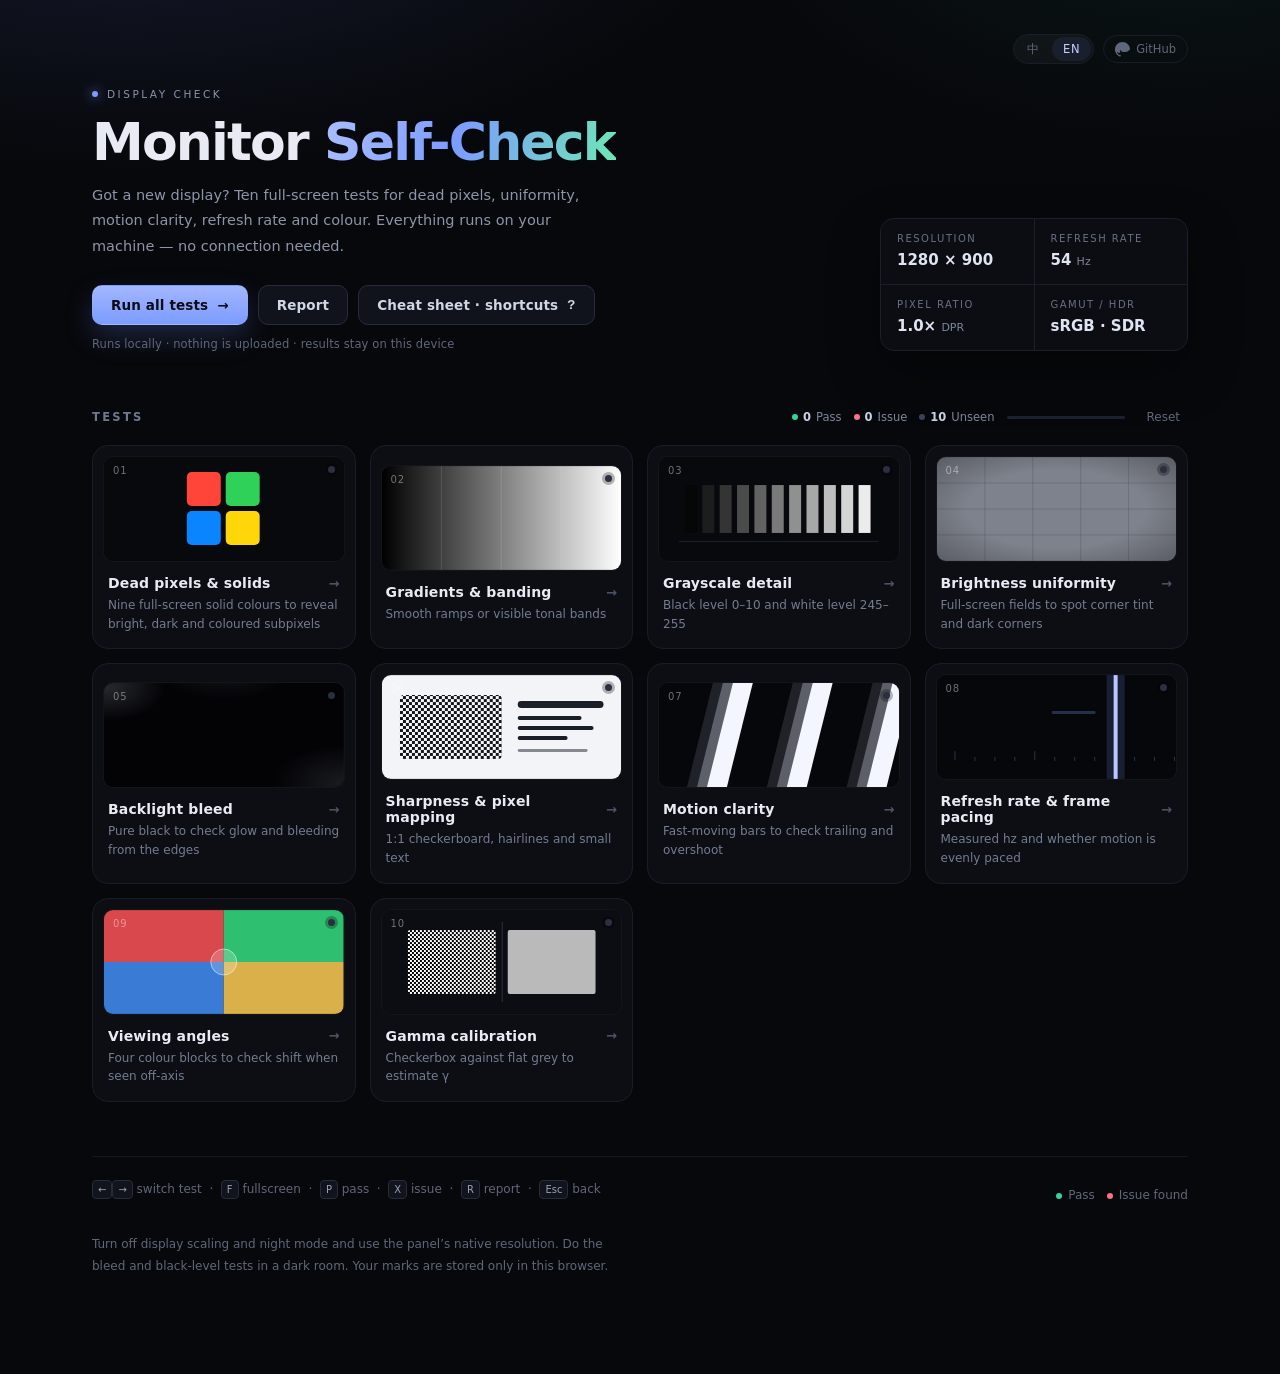
==== site/index.html @ 1e983629 "Initial release: 10-test display checker with zh-CN / en UI - Ten full-screen tests: dead pixels, ba" ====
<!doctype html>
<html lang="zh-CN">
<head>
<meta charset="utf-8">
<meta name="viewport" content="width=device-width, initial-scale=1">
<meta name="color-scheme" content="dark">
<meta name="theme-color" content="#07080b">
<link rel="icon" href="data:image/svg+xml,%3Csvg xmlns='http://www.w3.org/2000/svg' viewBox='0 0 32 32'%3E%3Crect width='32' height='32' rx='8' fill='%230a0c12'/%3E%3Crect x='7' y='7' width='8' height='8' rx='2' fill='%237c9cff'/%3E%3Crect x='17' y='7' width='8' height='8' rx='2' fill='%236ee7b7'/%3E%3Crect x='7' y='17' width='8' height='8' rx='2' fill='%23ffd60a'/%3E%3Crect x='17' y='17' width='8' height='8' rx='2' fill='%23ff453a'/%3E%3C/svg%3E">
<meta name="description" content="10 项全屏显示器检测：坏点、色阶、灰阶、均匀性、漏光、锐度、拖影、刷新率、可视角度与伽马。本地运行，无需联网。" data-i18n-attr="content:app.desc">
<meta property="og:title" content="显示器自检 · Display Check" data-i18n-attr="content:app.title">
<meta property="og:description" content="新显示器到手，用 10 项全屏测试确认坏点、拖影、刷新率与色彩表现。" data-i18n-attr="content:og.desc">
<meta property="og:type" content="website">
<meta property="og:site_name" content="显示器自检 · Display Check" data-i18n-attr="content:app.title">
<meta name="twitter:card" content="summary">
<meta name="twitter:title" content="显示器自检 · Display Check" data-i18n-attr="content:app.title">
<meta name="twitter:description" content="10 项全屏显示器检测，本地运行、无需联网、不上传任何数据。" data-i18n-attr="content:tw.desc">
<meta name="robots" content="index, follow, max-image-preview:large">
<meta name="referrer" content="no-referrer">
<title data-i18n="app.title">显示器自检 · Display Check</title>
<style>
:root {
  --bg: #07080b;
  --panel: #0c0e14;
  --line: #191d28;
  --text: #e8ebf3;
  --muted: #8d95aa;
  --faint: #5f677b;
  --accent: #7c9cff;
  --pass: #34d399;
  --fail: #fb7185;
}

* { box-sizing: border-box; }
html, body { margin: 0; padding: 0; }
html { background: var(--bg); }

body {
  min-height: 100vh;
  background:
    radial-gradient(1100px 560px at 10% -12%, rgba(110, 132, 255, .16), transparent 60%),
    radial-gradient(820px 460px at 92% -8%, rgba(58, 220, 178, .075), transparent 55%),
    var(--bg);
  color: var(--text);
  font-family: -apple-system, BlinkMacSystemFont, "SF Pro Display", "PingFang SC", "Hiragino Sans GB", "Microsoft YaHei", system-ui, sans-serif;
  -webkit-font-smoothing: antialiased;
  font-synthesis: none;
}

body.locked { overflow: hidden; }

button { font: inherit; }

.home {
  max-width: 1160px;
  margin: 0 auto;
  padding: 56px 32px 96px;
}

/* ---------- hero ---------- */

.hero {
  display: flex;
  align-items: flex-end;
  justify-content: space-between;
  gap: 48px;
  flex-wrap: wrap;
}

.eyebrow {
  display: flex;
  align-items: center;
  gap: 9px;
  font-size: 10.5px;
  letter-spacing: .24em;
  color: #8b94ab;
  text-transform: uppercase;
}

.eyebrow .pulse {
  width: 6px;
  height: 6px;
  border-radius: 50%;
  background: var(--accent);
  box-shadow: 0 0 12px rgba(124, 156, 255, .9);
  animation: pulse 2.4s ease-in-out infinite;
}

@keyframes pulse {
  0%, 100% { opacity: .55; transform: scale(.9); }
  50% { opacity: 1; transform: scale(1.1); }
}

h1 {
  margin: 16px 0 14px;
  font-size: clamp(36px, 4.4vw, 52px);
  line-height: 1.02;
  letter-spacing: -.035em;
  font-weight: 650;
}

h1 .accent {
  background: linear-gradient(100deg, #a9bdff, #7c9cff 45%, #6ee7b7);
  -webkit-background-clip: text;
  background-clip: text;
  color: transparent;
}

.lede {
  margin: 0;
  max-width: 520px;
  color: var(--muted);
  font-size: 14.5px;
  line-height: 1.75;
}

.readout {
  display: grid;
  grid-template-columns: 1fr 1fr;
  gap: 1px;
  min-width: 308px;
  background: #1a1f2c;
  border: 1px solid #1a1f2c;
  border-radius: 14px;
  overflow: hidden;
  box-shadow: 0 20px 50px rgba(0, 0, 0, .35);
}

.stat {
  background: #0b0d13;
  padding: 14px 16px 15px;
}

.stat .k {
  font-size: 10px;
  letter-spacing: .15em;
  color: #687086;
  text-transform: uppercase;
}

.stat .v {
  margin-top: 7px;
  font-size: 15px;
  font-weight: 560;
  color: #dfe4f2;
  font-variant-numeric: tabular-nums;
  white-space: nowrap;
}

.stat .v small {
  font-size: 11px;
  font-weight: 400;
  color: #7d869c;
}

/* ---------- section head / progress ---------- */

.section-head {
  display: flex;
  align-items: center;
  justify-content: space-between;
  gap: 20px;
  flex-wrap: wrap;
  margin: 54px 0 16px;
}

.section-head h2 {
  margin: 0;
  font-size: 11.5px;
  font-weight: 600;
  letter-spacing: .2em;
  color: #6f788e;
  text-transform: uppercase;
}

.progress-wrap {
  display: flex;
  align-items: center;
  gap: 13px;
}

.track {
  width: 118px;
  height: 3px;
  border-radius: 2px;
  background: #1b2030;
  overflow: hidden;
}

.track i {
  display: block;
  width: 0;
  height: 100%;
  background: linear-gradient(90deg, #7c9cff, #6ee7b7);
  transition: width .35s cubic-bezier(.2, .7, .2, 1);
}

.progress-label {
  font-size: 12px;
  color: #8d95aa;
  font-variant-numeric: tabular-nums;
}

.reset {
  padding: 5px 8px;
  border: 0;
  border-radius: 6px;
  background: none;
  color: #5f677b;
  font-size: 12px;
  cursor: pointer;
  transition: background .15s, color .15s;
}

.reset:hover { background: #141824; color: #c3cadb; }

/* ---------- cards ---------- */

.grid {
  display: grid;
  grid-template-columns: repeat(auto-fill, minmax(232px, 1fr));
  gap: 14px;
}

.card {
  position: relative;
  padding: 0;
  overflow: hidden;
  text-align: left;
  color: inherit;
  background: var(--panel);
  border: 1px solid var(--line);
  border-radius: 16px;
  cursor: pointer;
  transition: transform .22s ease, border-color .22s ease, background .22s ease, box-shadow .22s ease;
}

.card:hover {
  transform: translateY(-3px);
  background: #0f121a;
  border-color: #2b3145;
  box-shadow: 0 18px 40px rgba(0, 0, 0, .45);
}

.card:active { transform: translateY(-1px); }

.card:focus-visible {
  outline: 2px solid var(--accent);
  outline-offset: 2px;
}

.thumb {
  position: relative;
  height: 106px;
  margin: 10px 10px 0;
  overflow: hidden;
  border: 1px solid rgba(255, 255, 255, .045);
  border-radius: 10px;
  background: #080a0f;
}

.thumb svg { display: block; width: 100%; height: 100%; }

.thumb .idx {
  position: absolute;
  top: 8px;
  left: 9px;
  z-index: 2;
  font-size: 10px;
  letter-spacing: .08em;
  color: rgba(255, 255, 255, .42);
  font-variant-numeric: tabular-nums;
}

.thumb .st {
  position: absolute;
  top: 9px;
  right: 9px;
  z-index: 2;
  width: 7px;
  height: 7px;
  border-radius: 50%;
  background: #2a3042;
  box-shadow: 0 0 0 3px rgba(0, 0, 0, .28);
  transition: background .2s, box-shadow .2s;
}

.thumb .st.pass { background: var(--pass); box-shadow: 0 0 0 3px rgba(0, 0, 0, .28), 0 0 10px rgba(52, 211, 153, .85); }
.thumb .st.fail { background: var(--fail); box-shadow: 0 0 0 3px rgba(0, 0, 0, .28), 0 0 10px rgba(251, 113, 133, .85); }

.card-body { padding: 13px 15px 15px; }

.card-title {
  display: flex;
  align-items: center;
  justify-content: space-between;
  gap: 8px;
  font-size: 14px;
  font-weight: 600;
  letter-spacing: .01em;
}

.card-title .arrow {
  font-size: 13px;
  color: #4d5569;
  transition: transform .2s, color .2s;
}

.card:hover .card-title .arrow { transform: translateX(3px); color: var(--accent); }

.card-desc {
  margin-top: 5px;
  font-size: 12px;
  line-height: 1.55;
  color: #737c91;
}

/* ---------- footer ---------- */

.foot {
  display: flex;
  justify-content: space-between;
  gap: 28px;
  flex-wrap: wrap;
  margin-top: 54px;
  padding-top: 22px;
  border-top: 1px solid #141824;
  color: var(--faint);
  font-size: 12px;
  line-height: 1.8;
}

.foot kbd {
  display: inline-block;
  padding: 1px 5px;
  border: 1px solid #262c3c;
  border-radius: 4px;
  background: #11141c;
  color: #98a1b6;
  font-family: inherit;
  font-size: 10px;
  line-height: 1.5;
}

.tip { max-width: 540px; }

.marked-note {
  display: flex;
  align-items: center;
  gap: 6px;
  margin-top: 6px;
}

.legend {
  width: 6px;
  height: 6px;
  border-radius: 50%;
  margin-left: 6px;
}

.legend.pass { background: var(--pass); }
.legend.fail { background: var(--fail); }

/* ---------- stage shell + HUD ---------- */

.stage {
  position: fixed;
  inset: 0;
  z-index: 100;
  display: none;
  overflow: hidden;
  background: #000;
}

.stage.on { display: block; }

.stage:focus,
.stage:focus-visible { outline: none; }

.stage .test-layer {
  -webkit-user-select: none;
  user-select: none;
}

.test-layer {
  position: absolute;
  inset: 0;
  overflow: hidden;
}

.hud {
  position: fixed;
  left: max(14px, env(safe-area-inset-left));
  right: max(14px, env(safe-area-inset-right));
  z-index: 30;
  display: flex;
  gap: 10px;
  opacity: 1;
  transition: opacity .32s ease, transform .32s ease;
}

.hud-top { top: max(14px, env(safe-area-inset-top)); }
.hud-bottom { bottom: max(14px, env(safe-area-inset-bottom)); justify-content: center; }

.hud-top {
  align-items: flex-start;
  justify-content: space-between;
  flex-wrap: wrap;
}

.stage.idle .hud {
  opacity: 0;
  transform: translateY(-2px);
  pointer-events: none;
}

.stage.idle .hud-bottom { transform: translateY(4px); }

.stage.idle { cursor: none; }

.bar {
  display: flex;
  align-items: center;
  gap: 11px;
  padding: 8px 11px;
  border: 1px solid rgba(255, 255, 255, .09);
  border-radius: 11px;
  background: rgba(10, 12, 18, .74);
  -webkit-backdrop-filter: blur(16px) saturate(140%);
  backdrop-filter: blur(16px) saturate(140%);
  box-shadow: 0 12px 34px rgba(0, 0, 0, .45);
  color: #e7eaf2;
}

.title-bar { max-width: calc(100vw - 130px); }

.idx-chip {
  display: inline-flex;
  align-items: center;
  height: 20px;
  padding: 0 7px;
  border-radius: 6px;
  background: rgba(124, 156, 255, .15);
  color: #a9bdff;
  font-size: 10.5px;
  letter-spacing: .08em;
  font-variant-numeric: tabular-nums;
}

.hud-title {
  font-size: 13px;
  font-weight: 600;
  letter-spacing: .02em;
  white-space: nowrap;
}

.hud-sub {
  font-size: 11.5px;
  color: #8d95aa;
  font-variant-numeric: tabular-nums;
  white-space: nowrap;
  overflow: hidden;
  text-overflow: ellipsis;
}

.icon-bar { padding: 6px; gap: 4px; }

.icon-btn {
  display: grid;
  place-items: center;
  width: 32px;
  height: 32px;
  padding: 0;
  border: 0;
  border-radius: 8px;
  background: transparent;
  color: #aeb6c9;
  cursor: pointer;
  transition: background .15s, color .15s;
}

.icon-btn:hover { background: rgba(255, 255, 255, .1); color: #fff; }

.bottom-bar {
  max-width: min(1080px, calc(100vw - 28px));
  flex-wrap: wrap;
  justify-content: center;
  row-gap: 9px;
  padding: 9px 13px;
}

.mark-btn, .next-btn, .ctl-btn, .icon-btn, .hud-select {
  min-height: 32px;
}

.memo-btn {
  width: 30px;
  height: 30px;
  border: 1px solid rgba(255, 255, 255, .1);
  border-radius: 8px;
  background: rgba(255, 255, 255, .045);
  color: #b9c1d3;
}

.memo-btn:hover { color: #fff; }
.memo-btn.on { border-color: rgba(124, 156, 255, .5); background: rgba(124, 156, 255, .16); color: #c7d3ff; }

.card-title .nm {
  margin-left: 5px;
  color: #7c9cff;
  font-size: 11px;
}

.hint {
  font-size: 12px;
  line-height: 1.5;
  color: #aab2c5;
}

.hint kbd, .mark-btn kbd {
  display: inline-block;
  padding: 0 4px;
  border: 1px solid rgba(255, 255, 255, .16);
  border-radius: 3px;
  background: rgba(255, 255, 255, .06);
  font-family: inherit;
  font-size: 9.5px;
  line-height: 1.5;
  color: #d4dae8;
  vertical-align: 1px;
}

.controls {
  display: flex;
  align-items: center;
  gap: 12px;
  flex-wrap: wrap;
}

.controls:empty { display: none; }

.bar-actions {
  display: flex;
  align-items: center;
  gap: 6px;
  margin-left: 4px;
}

.mark-btn {
  padding: 6px 10px;
  border: 1px solid rgba(255, 255, 255, .1);
  border-radius: 8px;
  background: rgba(255, 255, 255, .045);
  color: #b9c1d3;
  font-size: 11.5px;
  cursor: pointer;
  transition: background .15s, border-color .15s, color .15s;
}

.mark-btn:hover { background: rgba(255, 255, 255, .1); color: #fff; }
.mark-btn.pass.on { background: rgba(52, 211, 153, .16); border-color: rgba(52, 211, 153, .45); color: #7ff0c4; }
.mark-btn.fail.on { background: rgba(251, 113, 133, .16); border-color: rgba(251, 113, 133, .45); color: #fda4af; }

.toast {
  position: fixed;
  top: 19%;
  left: 50%;
  z-index: 200;
  padding: 10px 18px;
  border: 1px solid rgba(255, 255, 255, .12);
  border-radius: 999px;
  background: rgba(16, 19, 28, .92);
  -webkit-backdrop-filter: blur(12px);
  backdrop-filter: blur(12px);
  color: #e9edf6;
  font-size: 13px;
  white-space: nowrap;
  pointer-events: none;
  opacity: 0;
  transform: translate(-50%, -8px);
  transition: opacity .22s ease, transform .22s ease;
}

.toast.show { opacity: 1; transform: translate(-50%, 0); }

/* ---------- shared test bits ---------- */

.fill-canvas {
  position: absolute;
  inset: 0;
  display: block;
  width: 100%;
  height: 100%;
}

.ctl {
  display: flex;
  align-items: center;
  gap: 9px;
  font-size: 11.5px;
  color: #b9c1d4;
  white-space: nowrap;
}

input[type="range"] {
  -webkit-appearance: none;
  appearance: none;
  width: 148px;
  height: 3px;
  margin: 0;
  border-radius: 2px;
  background: #2a3040;
  outline: none;
}

input[type="range"]::-webkit-slider-thumb {
  -webkit-appearance: none;
  width: 13px;
  height: 13px;
  border: 0;
  border-radius: 50%;
  background: #dbe3ff;
  box-shadow: 0 0 0 4px rgba(124, 156, 255, .16);
  cursor: pointer;
}

input[type="range"]::-moz-range-thumb {
  width: 13px;
  height: 13px;
  border: 0;
  border-radius: 50%;
  background: #dbe3ff;
  cursor: pointer;
}

.ctl b {
  min-width: 34px;
  color: #eef1f8;
  font-weight: 600;
  text-align: right;
  font-variant-numeric: tabular-nums;
}

.ctl-btn {
  padding: 5px 9px;
  border: 1px solid rgba(255, 255, 255, .1);
  border-radius: 7px;
  background: rgba(255, 255, 255, .05);
  color: #b9c1d4;
  font-size: 11px;
  cursor: pointer;
}

.ctl-btn:hover { background: rgba(255, 255, 255, .1); }
.ctl-btn.on { border-color: rgba(124, 156, 255, .5); background: rgba(124, 156, 255, .16); color: #c7d3ff; }

.gamma-note {
  padding: 3px 8px;
  border-radius: 6px;
  background: rgba(255, 255, 255, .05);
  color: #8d95aa;
  font-size: 11px;
  font-variant-numeric: tabular-nums;
  white-space: nowrap;
}

.gamma-note.ok { background: rgba(52, 211, 153, .1); color: #6ee7b7; }
.gamma-note.bad { background: rgba(251, 113, 133, .1); color: #fda4af; }

/* ---------- grayscale ---------- */

.gray-wrap {
  position: absolute;
  inset: 0;
  display: flex;
  flex-direction: column;
  align-items: center;
  justify-content: center;
  gap: 52px;
  padding: 40px;
  background: #000;
}

.gray-sec { width: min(1000px, 92vw); }

.gray-sec h3 {
  margin: 0 0 15px;
  color: #4e5567;
  font-size: 10px;
  font-weight: 600;
  letter-spacing: .22em;
  text-transform: uppercase;
}

.swatches {
  display: grid;
  grid-template-columns: repeat(11, 1fr);
  gap: 7px;
}

.swatch { display: flex; flex-direction: column; gap: 9px; }

.swatch i {
  display: block;
  aspect-ratio: 1;
  border-radius: 2px;
}

.swatch span {
  color: #525a6d;
  font-size: 10px;
  text-align: center;
  font-variant-numeric: tabular-nums;
}

.gray-note {
  margin: -14px 0 0;
  color: #4a5164;
  font-size: 11.5px;
  letter-spacing: .02em;
}

/* ---------- uniformity ---------- */

.uni-wrap {
  position: absolute;
  inset: 0;
  cursor: default;
}

.grid-overlay {
  position: absolute;
  inset: 0;
  display: none;
  pointer-events: none;
  background-image:
    linear-gradient(to right, var(--gc, rgba(0, 0, 0, .22)) 1px, transparent 1px),
    linear-gradient(to bottom, var(--gc, rgba(0, 0, 0, .22)) 1px, transparent 1px);
  background-size: 10% 20%;
}

.uni-wrap.show-grid .grid-overlay { display: block; }

/* ---------- sharpness ---------- */

.sharp-wrap {
  position: absolute;
  inset: 0;
  display: flex;
  flex-direction: column;
  gap: 26px;
  padding: 42px clamp(24px, 4vw, 64px) 120px;
  overflow: auto;
  background: #f5f6f8;
  color: #101318;
  transition: background .2s, color .2s;
}

.sharp-wrap.night { background: #05060a; color: #e7ebf5; }

@media (min-height: 820px) {
  .sharp-wrap { justify-content: center; }
}

.sharp-grid {
  display: grid;
  grid-template-columns: repeat(4, 1fr);
  gap: 16px;
}

.sharp-cell {
  padding: 11px;
  border: 1px solid rgba(0, 0, 0, .09);
  border-radius: 9px;
  background: rgba(255, 255, 255, .5);
}

.sharp-wrap.night .sharp-cell {
  border-color: rgba(255, 255, 255, .1);
  background: rgba(255, 255, 255, .03);
}

.sharp-cell .preview {
  position: relative;
  height: 156px;
  overflow: hidden;
  border-radius: 4px;
  background: #fff;
}

.sharp-wrap.night .sharp-cell .preview { background: #000; }

.sharp-cell canvas { display: block; width: 100%; height: 100%; }

.lines { width: 100%; height: 100%; color: #000; }
.sharp-wrap.night .lines { color: #fff; }

.lines.v { background-image: repeating-linear-gradient(90deg, currentColor 0 1px, transparent 1px 3px); }
.lines.h { background-image: repeating-linear-gradient(0deg, currentColor 0 1px, transparent 1px 3px); }

.sharp-cell .cap {
  display: flex;
  justify-content: space-between;
  gap: 8px;
  margin-top: 9px;
  color: #7c8698;
  font-size: 10.5px;
  letter-spacing: .02em;
}

.text-grid {
  display: grid;
  grid-template-columns: 1.15fr 1fr 1fr;
  gap: 28px;
  padding-top: 18px;
  border-top: 1px solid rgba(0, 0, 0, .09);
}

.sharp-wrap.night .text-grid { border-top-color: rgba(255, 255, 255, .1); }

.text-col h4 {
  margin: 0 0 11px;
  color: #7a8496;
  font-size: 10px;
  font-weight: 600;
  letter-spacing: .2em;
  text-transform: uppercase;
}

.text-col p {
  margin: 0 0 10px;
  overflow: hidden;
  text-overflow: ellipsis;
  white-space: nowrap;
  line-height: 1.35;
}

.text-col .fine { color: #6b7484; }
.sharp-wrap.night .text-col .fine { color: #98a2b6; }

.sharp-foot {
  display: flex;
  justify-content: space-between;
  gap: 16px;
  flex-wrap: wrap;
  color: #8a93a4;
  font-size: 11px;
}

/* ---------- viewing ---------- */

.view-wrap {
  position: absolute;
  inset: 0;
  display: grid;
  grid-template-columns: 1fr 1fr;
  grid-template-rows: 1fr 1fr;
}

.view-cell { position: relative; }

.view-dot {
  position: absolute;
  top: 50%;
  left: 50%;
  width: 9px;
  height: 9px;
  margin: -4.5px 0 0 -4.5px;
  border-radius: 50%;
  background: rgba(255, 255, 255, .82);
  box-shadow: 0 0 0 1px rgba(0, 0, 0, .35);
}

/* ---------- gamma ---------- */

.gamma-wrap { position: absolute; inset: 0; display: flex; }
.gamma-half { position: relative; flex: 1; }
.gamma-half canvas { position: absolute; inset: 0; display: block; width: 100%; height: 100%; }

/* ---------- narrow screens ---------- */

@media (max-width: 760px) {
  .home { padding: 36px 18px 72px; }
  .hero { gap: 28px; }
  .readout { width: 100%; min-width: 0; }
  .grid { grid-template-columns: repeat(auto-fill, minmax(200px, 1fr)); }
  .sharp-grid { grid-template-columns: repeat(2, 1fr); }
  .text-grid { grid-template-columns: 1fr; gap: 18px; }
  .sharp-wrap { padding: 28px 18px 150px; }
  .hint { display: none; }
  .bottom-bar { justify-content: center; }
}

/* ================= UX additions ================= */

.sr-only {
  position: absolute;
  width: 1px;
  height: 1px;
  margin: -1px;
  padding: 0;
  overflow: hidden;
  clip: rect(0 0 0 0);
  white-space: nowrap;
  border: 0;
}

[hidden] { display: none !important; }

/* ---------- buttons / home CTA ---------- */

.hero-actions {
  display: flex;
  align-items: center;
  gap: 10px;
  flex-wrap: wrap;
  margin-top: 26px;
}

.btn {
  display: inline-flex;
  align-items: center;
  justify-content: center;
  gap: 9px;
  padding: 11px 18px;
  border: 1px solid transparent;
  border-radius: 10px;
  font-size: 13.5px;
  font-weight: 600;
  letter-spacing: .01em;
  cursor: pointer;
  transition: transform .18s ease, background .18s ease, border-color .18s ease, box-shadow .18s ease;
}

.btn:focus-visible { outline: 2px solid var(--accent); outline-offset: 2px; }

.btn.primary {
  color: #0a0d16;
  background: linear-gradient(180deg, #a3b6ff, #7c9cff);
  box-shadow: 0 12px 28px rgba(110, 140, 255, .22);
}

.btn.primary:hover {
  transform: translateY(-1px);
  background: linear-gradient(180deg, #b4c4ff, #8aa7ff);
  box-shadow: 0 16px 34px rgba(110, 140, 255, .3);
}

.btn.ghost {
  color: #cfd6e6;
  background: #10131c;
  border-color: #262c3c;
}

.btn.ghost:hover { background: #151926; border-color: #343c52; }

.btn.quiet { color: #7d869c; background: transparent; border-color: transparent; }
.btn.quiet:hover { color: #c3cadb; background: #12151e; }

.btn .btn-arrow { transition: transform .18s ease; }
.btn:hover .btn-arrow { transform: translateX(3px); }

.btn-badge {
  display: inline-grid;
  place-items: center;
  min-width: 18px;
  height: 18px;
  padding: 0 5px;
  border-radius: 999px;
  background: rgba(124, 156, 255, .18);
  color: #b8c8ff;
  font-size: 10.5px;
  font-variant-numeric: tabular-nums;
}

.hero-note {
  margin: 12px 0 0;
  color: #5f677b;
  font-size: 11.5px;
  letter-spacing: .01em;
}

/* ---------- summary counts ---------- */

.progress-wrap { flex-wrap: wrap; }

.counts {
  display: flex;
  align-items: center;
  gap: 12px;
}

.count {
  display: inline-flex;
  align-items: center;
  gap: 5px;
  color: #7d869c;
  font-size: 11.5px;
  font-variant-numeric: tabular-nums;
}

.count b { color: #c9d1e2; font-weight: 600; }
.count i { width: 6px; height: 6px; border-radius: 50%; background: #3a4257; }
.count.pass i { background: var(--pass); }
.count.fail i { background: var(--fail); }

/* ---------- card status ---------- */

.thumb .st.pass,
.thumb .st.fail {
  width: auto;
  height: auto;
  padding: 2px 7px;
  border-radius: 999px;
  color: #06120d;
  font-size: 9.5px;
  font-weight: 600;
  line-height: 1.45;
  letter-spacing: .02em;
}

.thumb .st.pass { background: rgba(52, 211, 153, .92); box-shadow: 0 0 0 3px rgba(0, 0, 0, .28); }
.thumb .st.fail { background: rgba(251, 113, 133, .94); color: #1c0509; box-shadow: 0 0 0 3px rgba(0, 0, 0, .28); }

.card.is-pass { border-color: rgba(52, 211, 153, .22); }
.card.is-fail { border-color: rgba(251, 113, 133, .28); }
.card.is-pass:hover { border-color: rgba(52, 211, 153, .45); }
.card.is-fail:hover { border-color: rgba(251, 113, 133, .5); }

/* ---------- HUD refinements ---------- */

.idx-chip { gap: 3px; }
.idx-chip b { color: #a9bdff; font-weight: 600; }
.idx-chip i { color: #6d7a9c; font-size: 9.5px; font-style: normal; letter-spacing: .02em; }

.hint { font-size: 12.5px; }

.next-btn {
  display: inline-flex;
  align-items: center;
  gap: 7px;
  padding: 6px 11px;
  border: 1px solid rgba(124, 156, 255, .35);
  border-radius: 8px;
  background: rgba(124, 156, 255, .13);
  color: #c7d3ff;
  font-size: 11.5px;
  font-weight: 500;
  cursor: pointer;
  transition: background .15s, border-color .15s;
}

.next-btn:hover { background: rgba(124, 156, 255, .22); border-color: rgba(124, 156, 255, .6); }

.icon-btn.on { background: rgba(124, 156, 255, .16); color: #c7d3ff; }

/* ---------- in-test controls ---------- */

.ctl-group { display: flex; align-items: center; gap: 10px; flex-wrap: wrap; }

.hud-select {
  padding: 5px 9px;
  border: 1px solid rgba(255, 255, 255, .13);
  border-radius: 7px;
  background: #151a26;
  color: #dfe4f2;
  font-size: 11.5px;
  color-scheme: dark;
  cursor: pointer;
}

.hud-select:focus { outline: 2px solid rgba(124, 156, 255, .6); outline-offset: 1px; }

.color-row { display: flex; align-items: center; gap: 5px; }

.color-chip {
  width: 19px;
  height: 19px;
  padding: 0;
  border: 2px solid rgba(255, 255, 255, .16);
  border-radius: 5px;
  cursor: pointer;
  transition: transform .12s, border-color .12s, box-shadow .12s;
}

.color-chip:hover { transform: scale(1.12); }
.color-chip.on { border-color: #fff; box-shadow: 0 0 0 2px rgba(124, 156, 255, .55); }

/* ---------- report ---------- */

.report {
  position: fixed;
  inset: 0;
  z-index: 150;
  display: none;
  overflow: auto;
  background:
    radial-gradient(900px 500px at 15% -8%, rgba(110, 132, 255, .13), transparent 60%),
    radial-gradient(760px 420px at 90% 0%, rgba(58, 220, 178, .06), transparent 55%),
    #08090c;
}

.report.on { display: block; }

.report-inner {
  max-width: 920px;
  margin: 0 auto;
  padding: 58px 30px 84px;
  animation: reportIn .38s cubic-bezier(.2, .7, .2, 1);
}

@keyframes reportIn {
  from { opacity: 0; transform: translateY(12px); }
  to { opacity: 1; transform: translateY(0); }
}

.report-head {
  display: flex;
  align-items: flex-start;
  justify-content: space-between;
  gap: 20px;
}

.report-head h2 {
  margin: 14px 0 6px;
  font-size: clamp(30px, 4vw, 38px);
  letter-spacing: -.03em;
  line-height: 1.05;
}

.report-date { margin: 0; color: #7d869c; font-size: 12.5px; font-variant-numeric: tabular-nums; }

.report-close {
  flex: 0 0 auto;
  width: 36px;
  height: 36px;
  border: 1px solid #242a3a;
  background: #10131c;
}

.verdict {
  display: flex;
  align-items: center;
  gap: 16px;
  margin: 30px 0 16px;
  padding: 21px 23px;
  border: 1px solid #1d2230;
  border-radius: 16px;
  background: linear-gradient(155deg, #0f121a, #0b0d13 70%);
}

.verdict.ok { border-color: rgba(52, 211, 153, .3); background: linear-gradient(155deg, rgba(52, 211, 153, .09), #0b0d13 62%); }
.verdict.bad { border-color: rgba(251, 113, 133, .32); background: linear-gradient(155deg, rgba(251, 113, 133, .09), #0b0d13 62%); }
.verdict.warn { border-color: rgba(250, 204, 21, .24); background: linear-gradient(155deg, rgba(250, 204, 21, .055), #0b0d13 62%); }

.verdict-icon {
  display: grid;
  place-items: center;
  flex: 0 0 48px;
  width: 48px;
  height: 48px;
  border-radius: 50%;
  font-size: 21px;
  font-weight: 700;
}

.verdict.ok .verdict-icon { background: rgba(52, 211, 153, .15); color: #6ee7b7; }
.verdict.bad .verdict-icon { background: rgba(251, 113, 133, .15); color: #fda4af; }
.verdict.warn .verdict-icon { background: rgba(250, 204, 21, .13); color: #fde68a; }

.verdict-copy { display: flex; flex-direction: column; gap: 5px; }
.verdict-copy strong { font-size: 18px; letter-spacing: .005em; }
.verdict-copy span { color: #8d95aa; font-size: 12.5px; line-height: 1.6; }

.report-stats {
  display: grid;
  grid-template-columns: repeat(3, 1fr);
  gap: 9px;
  margin-bottom: 26px;
}

.report-stat {
  padding: 13px 16px;
  border: 1px solid #1b202c;
  border-radius: 11px;
  background: #0c0e14;
}

.report-stat b {
  display: block;
  font-size: 22px;
  font-weight: 650;
  line-height: 1.1;
  font-variant-numeric: tabular-nums;
}

.report-stat span { color: #7d869c; font-size: 11px; }
.report-stat.pass b { color: #6ee7b7; }
.report-stat.fail b { color: #fda4af; }
.report-stat.rest b { color: #7d869c; }

.report-grid {
  display: grid;
  grid-template-columns: 1fr 1fr;
  gap: 9px;
}

.report-item {
  display: flex;
  align-items: center;
  gap: 12px;
  padding: 13px 15px;
  border: 1px solid #1b202c;
  border-radius: 10px;
  background: #0c0e14;
  color: inherit;
  font: inherit;
  text-align: left;
  cursor: pointer;
  transition: border-color .16s, background .16s, transform .16s;
}

.report-item:hover { border-color: #2e3549; background: #10131b; transform: translateY(-1px); }
.report-item.pass { border-color: rgba(52, 211, 153, .16); }
.report-item.fail { border-color: rgba(251, 113, 133, .2); }

.report-item { flex-wrap: wrap; row-gap: 6px; }

.report-item .note {
  flex: 1 1 100%;
  padding: 6px 9px;
  border-radius: 7px;
  background: rgba(124, 156, 255, .08);
  color: #a7b1c9;
  font-size: 11.5px;
  line-height: 1.5;
  text-align: left;
}

.report-item .idx {
  width: 20px;
  color: #5c6579;
  font-size: 10px;
  font-variant-numeric: tabular-nums;
}

.report-item .name { flex: 1; font-size: 13px; }

.report-item .state {
  padding: 2px 8px;
  border-radius: 999px;
  background: #171b26;
  color: #7d869c;
  font-size: 10.5px;
}

.report-item.pass .state { background: rgba(52, 211, 153, .12); color: #6ee7b7; }
.report-item.fail .state { background: rgba(251, 113, 133, .12); color: #fda4af; }

.report-meta {
  margin: 22px 0 0;
  padding-top: 18px;
  border-top: 1px solid #171b25;
  color: #687086;
  font-size: 11.5px;
  line-height: 1.9;
  font-variant-numeric: tabular-nums;
}

.report-actions {
  display: flex;
  align-items: center;
  gap: 9px;
  flex-wrap: wrap;
  margin-top: 22px;
}

.report-actions .btn { padding: 9px 15px; font-size: 12.5px; }

.report-foot { margin: 22px 0 0; color: #4f576a; font-size: 11px; }

/* ---------- responsive additions ---------- */

@media (max-width: 760px) {
  .hero-actions { margin-top: 20px; }
  .counts { gap: 9px; }
  .report-inner { padding: 34px 18px 150px; }
  .report-grid { grid-template-columns: 1fr; }
  .report-stats { gap: 7px; }
  .report-actions .btn { flex: 1 1 auto; }
}

@media (prefers-reduced-motion: reduce) {
  *, *::before, *::after {
    animation-duration: .01ms !important;
    animation-iteration-count: 1 !important;
    transition-duration: .01ms !important;
  }
}

/* ---------- tips overlay ---------- */

.tips {
  position: fixed;
  inset: 0;
  z-index: 220;
  display: none;
  padding: max(18px, env(safe-area-inset-top)) 16px max(18px, env(safe-area-inset-bottom));
  overflow: auto;
  background: rgba(4, 5, 8, .72);
  -webkit-backdrop-filter: blur(8px);
  backdrop-filter: blur(8px);
}

.tips.on { display: grid; place-items: center; }

.tips-card {
  width: min(760px, 100%);
  max-height: 100%;
  overflow: auto;
  padding: 26px 28px 30px;
  border: 1px solid #232a3b;
  border-radius: 18px;
  background: linear-gradient(160deg, #10131c, #0a0c12 70%);
  box-shadow: 0 30px 80px rgba(0, 0, 0, .6);
  animation: reportIn .3s cubic-bezier(.2, .7, .2, 1);
}

.tips-head {
  display: flex;
  align-items: center;
  justify-content: space-between;
  gap: 16px;
}

.tips-head h2 {
  margin: 0;
  font-size: 19px;
  letter-spacing: -.01em;
}

.tips-body h3 {
  margin: 24px 0 10px;
  color: #6f788e;
  font-size: 10.5px;
  font-weight: 600;
  letter-spacing: .2em;
  text-transform: uppercase;
}

.tips-list {
  display: grid;
  gap: 7px;
  margin: 0;
  padding: 0;
  list-style: none;
}

.tips-list li {
  display: grid;
  grid-template-columns: 62px 1fr;
  gap: 12px;
  padding: 9px 12px;
  border: 1px solid #1a1f2c;
  border-radius: 9px;
  background: #0c0e14;
  font-size: 12.5px;
  line-height: 1.65;
}

.tips-list b { color: #c7d3ff; font-weight: 600; }
.tips-list span { color: #8d95aa; }
.tips-advice li { grid-template-columns: 62px 1fr; }

.keys-full { 
  display: flex;
  align-items: center;
  flex-wrap: wrap;
  gap: 4px 3px;
  color: #7d869c;
  font-size: 12px;
  line-height: 2;
}

.keys-full kbd {
  display: inline-block;
  padding: 1px 5px;
  border: 1px solid #262c3c;
  border-radius: 4px;
  background: #11141c;
  color: #98a1b6;
  font-size: 10px;
}

.keys-touch {
  flex: 1 1 100%;
  margin-top: 8px;
  color: #5f677b;
  font-size: 11.5px;
}

.tips-body kbd { font-family: inherit; }

@media (max-width: 760px) {
  .tips-card { padding: 20px 16px 24px; }
  .tips-list li { grid-template-columns: 1fr; gap: 3px; }
  .topbar { margin: -6px 0 18px; }
  .star-bar { gap: 10px; padding: 11px 12px; }
  .report-head > .lang-mini { margin-left: 0; }
}

/* ---------- 语言切换与 Star 入口 ---------- */

.topbar {
  display: flex;
  align-items: center;
  justify-content: flex-end;
  gap: 9px;
  flex-wrap: wrap;
  margin: -22px 0 24px;
}

.seg {
  display: inline-flex;
  gap: 2px;
  padding: 2px;
  border: 1px solid var(--line);
  border-radius: 999px;
  background: rgba(255, 255, 255, .03);
}

.seg-btn {
  min-height: 24px;
  padding: 3px 11px;
  border: 0;
  border-radius: 999px;
  background: transparent;
  color: var(--faint);
  font-size: 11.5px;
  letter-spacing: .05em;
  cursor: pointer;
  transition: background .16s, color .16s;
}

.seg-btn:hover { color: var(--text); }
.seg-btn[aria-pressed="true"] { background: #1a1f2e; color: #c7d3ff; }
.seg-btn:focus-visible { outline: 2px solid var(--accent); outline-offset: 2px; }

.star-link {
  display: inline-flex;
  align-items: center;
  gap: 6px;
  min-height: 28px;
  padding: 3px 11px;
  border: 1px solid var(--line);
  border-radius: 999px;
  color: var(--faint);
  font-size: 11.5px;
  text-decoration: none;
  transition: border-color .16s, color .16s;
}

.star-link:hover { color: #c3cadb; border-color: #343c52; }
.star-link:focus-visible { outline: 2px solid var(--accent); outline-offset: 2px; }

.icon-btn.lang-mini {
  width: auto;
  min-width: 32px;
  padding: 0 9px;
  font-size: 11px;
  letter-spacing: .05em;
}

.report-head > .lang-mini { margin-left: auto; }

.star-bar {
  display: flex;
  align-items: flex-start;
  gap: 12px;
  margin: 22px 0 0;
  padding: 12px 14px;
  border: 1px solid rgba(124, 156, 255, .2);
  border-radius: 12px;
  background: rgba(124, 156, 255, .06);
}

.star-bar > svg { flex: none; margin-top: 2px; color: #ffd60a; }

.star-bar-copy { display: grid; gap: 3px; font-size: 11.5px; color: #8d95aa; }
.star-bar-copy strong { color: #cdd6ea; font-size: 12.5px; font-weight: 600; }

.star-bar-link {
  justify-self: start;
  margin-top: 3px;
  padding: 3px 10px;
  border: 1px solid rgba(124, 156, 255, .3);
  border-radius: 999px;
  color: #9fb4ff;
  font-size: 11.5px;
  text-decoration: none;
}

.star-bar-link:hover { background: rgba(124, 156, 255, .14); color: #c7d3ff; }
.star-bar-link:focus-visible { outline: 2px solid var(--accent); outline-offset: 2px; }
.star-bar-close { flex: none; margin-left: auto; }

.report-promo { margin: 14px 0 0; font-size: 11px; color: #4f576a; }
.report-promo a { color: #6b7897; text-decoration: none; border-bottom: 1px solid #262c3c; }
.report-promo a:hover { color: #c3cadb; }

/* ---------- print ---------- */

@media print {
  @page { margin: 18mm; }
  html, body { background: #fff !important; color: #111 !important; }
  body.locked { overflow: visible !important; }
  .home, .stage, .toast, .tips, .report-close, .report-actions, .report-foot { display: none !important; }
  .star-bar { display: none !important; }
  .report {
    position: static !important;
    display: block !important;
    overflow: visible !important;
    background: #fff !important;
    color: #111 !important;
    print-color-adjust: exact;
    -webkit-print-color-adjust: exact;
  }
  .report-inner { max-width: none; padding: 0; animation: none; }
  .report-head h2, .verdict-copy strong, .report-item .name { color: #111; }
  .eyebrow, .report-date, .verdict-copy span, .report-meta { color: #444 !important; }
  .verdict, .report-stat, .report-item { background: #fff !important; border-color: #ddd !important; }
  .report-stat b, .report-item.pass .state, .report-item.fail .state { forced-color-adjust: none; }
  .report-stats { margin-bottom: 18px; }
  .report-meta { border-top-color: #ddd; }
  .report-grid { grid-template-columns: 1fr 1fr; }
  .report-item { break-inside: avoid; }
  .report-item .note { background: #f4f5f8 !important; color: #333 !important; }
  .report-item .state { background: #eee !important; color: #555 !important; }
  .report-item.pass .state { background: #e3f7ee !important; color: #147a5b !important; }
  .report-item.fail .state { background: #fde8eb !important; color: #a02536 !important; }
  .report-promo { color: #666 !important; }
  .report-promo a { color: #444 !important; border-bottom-color: #bbb; }
}

</style>
</head>
<body>

<main class="home" id="home">
  <div class="topbar">
    <div class="seg" id="langSeg" role="group" aria-label="界面语言"></div>
    <a class="star-link" id="starLink" href="#" target="_blank" rel="noopener noreferrer">
      <svg viewBox="0 0 16 16" width="15" height="15" fill="currentColor" aria-hidden="true"><path d="M8 0C3.58 0 0 3.58 0 8c0 3.54 2.29 6.53 5.47 7.59.4.07.55-.17.55-.38 0-.19-.01-.82-.01-1.49-2.01.37-2.53-.49-2.69-.94-.09-.23-.48-.94-.82-1.13-.46-.25-.78-.6-.01-.62.72-.01 1.23.66 1.4.94.94-.85 1.46-.6 1.53-.46.05-.19.11-.6.11-1.19 0-.66-.23-1.13-.6-1.39-.2-.05-.42-.1.6-.19.38 0 .76.05 1.05.28 0 .19.01.45.01.63 0 .22.15.46.55.38A8.01 8.01 0 0016 8c0-4.42-3.58-8-8-8z"/></svg>
      <span data-i18n="star.link">GitHub</span>
    </a>
  </div>

  <header class="hero">
    <div class="hero-copy">
      <div class="eyebrow"><span class="pulse"></span><span data-i18n="hero.eyebrow">DISPLAY CHECK</span></div>
      <h1 data-i18n-html="hero.title">显示器<span class="accent">自检</span></h1>
      <p class="lede" data-i18n="hero.lede">新显示器到手，用 10 项全屏测试确认坏点、均匀性、拖影、刷新率与色彩。全程本地运行，无需联网。</p>
      <div class="hero-actions">
        <button type="button" class="btn primary" id="startBtn">
          <span id="startLabel">开始完整检测</span>
          <span class="btn-arrow" aria-hidden="true">→</span>
        </button>
        <button type="button" class="btn ghost" id="reportBtn">
          <span data-i18n="btn.report">检测报告</span>
          <span class="btn-badge" id="reportBadge" hidden>0</span>
        </button>
        <button type="button" class="btn ghost" id="tipsBtn">
          <span data-i18n="btn.tips">小抄 · 快捷键</span>
          <kbd>?</kbd>
        </button>
      </div>
      <p class="hero-note" data-i18n="hero.note">本地运行 · 不上传任何数据 · 结果只保存在本机</p>
    </div>

    <aside class="readout" aria-label="屏幕信息" data-i18n-attr="aria-label:aria.readout">
      <div class="stat"><div class="k" data-i18n="stat.res">分辨率</div><div class="v" id="statRes">—</div></div>
      <div class="stat"><div class="k" data-i18n="stat.hz">刷新率</div><div class="v" id="statHz">测量中…</div></div>
      <div class="stat"><div class="k" data-i18n="stat.dpr">像素比</div><div class="v" id="statDpr">—</div></div>
      <div class="stat"><div class="k" data-i18n="stat.gamut">色域 / HDR</div><div class="v" id="statGamut">—</div></div>
    </aside>
  </header>

  <div class="section-head">
    <h2 data-i18n="sec.title">检测项目</h2>
    <div class="progress-wrap">
      <div class="progress-label sr-only" id="progressLabel">0 / 10</div>
      <div class="counts" aria-live="polite">
        <span class="count pass"><i></i><b id="countPass">0</b> <span data-i18n="label.pass">正常</span></span>
        <span class="count fail"><i></i><b id="countFail">0</b> <span data-i18n="label.fail">异常</span></span>
        <span class="count rest"><i></i><b id="countRest">10</b> <span data-i18n="label.rest">未测</span></span>
      </div>
      <div class="track"><i id="progressBar"></i></div>
      <button class="reset" id="resetBtn" type="button" data-i18n="btn.reset">重置</button>
    </div>
  </div>

  <section class="grid" id="grid" aria-label="测试列表" data-i18n-attr="aria-label:aria.grid"></section>

  <footer class="foot">
    <div class="keys" data-i18n-html="foot.keys"><kbd>←</kbd><kbd>→</kbd> 切换测试 &nbsp;·&nbsp; <kbd>F</kbd> 全屏 &nbsp;·&nbsp; <kbd>P</kbd> 正常 &nbsp;·&nbsp; <kbd>X</kbd> 异常 &nbsp;·&nbsp; <kbd>R</kbd> 报告 &nbsp;·&nbsp; <kbd>Esc</kbd> 返回</div>
    <div class="marked-note"><span class="legend pass"></span><span data-i18n="label.pass">正常</span><span class="legend fail"></span><span data-i18n="label.failMarked">有异常</span></div>
    <div class="tip" data-i18n="foot.tip">建议关闭系统缩放与夜间模式，使用原生分辨率；漏光与黑阶测试请在暗室进行。标记结果仅保存在本机浏览器。</div>
  </footer>
</main>

<div class="stage" id="stage" aria-hidden="true">
  <div class="test-layer" id="layer"></div>

  <div class="hud hud-top">
    <div class="bar title-bar">
      <span class="idx-chip"><b id="hudIdx">01</b><i data-i18n="hud.total">/ 10</i></span>
      <span class="hud-title" id="hudTitle" data-i18n="hud.testFallback">测试</span>
      <span class="hud-sub" id="hudSub"></span>
    </div>
    <div class="bar icon-bar">
      <button type="button" class="icon-btn" id="btnPrev" title="上一项 (←)" aria-label="上一项" data-i18n-attr="title:hud.prevKey,aria-label:hud.prev">
        <svg viewBox="0 0 24 24" width="15" height="15" fill="none" stroke="currentColor" stroke-width="1.7" stroke-linecap="round" stroke-linejoin="round"><path d="M15 5l-7 7 7 7"/></svg>
      </button>
      <button type="button" class="icon-btn" id="btnNextIcon" title="下一项 (→)" aria-label="下一项" data-i18n-attr="aria-label:hud.next">
        <svg viewBox="0 0 24 24" width="15" height="15" fill="none" stroke="currentColor" stroke-width="1.7" stroke-linecap="round" stroke-linejoin="round"><path d="M9 5l7 7-7 7"/></svg>
      </button>
      <button type="button" class="icon-btn" id="btnReport" title="检测报告" aria-label="检测报告" data-i18n-attr="title:btn.report,aria-label:btn.report">
        <svg viewBox="0 0 24 24" width="15" height="15" fill="none" stroke="currentColor" stroke-width="1.7" stroke-linecap="round" stroke-linejoin="round"><path d="M7 3h7l3 3v15H7z"/><path d="M14 3v4h4"/><path d="M10 13.5l2 2 3.5-3.5"/></svg>
      </button>
      <button type="button" class="icon-btn lang-mini" id="hudLang" aria-label="切换语言" data-i18n-attr="aria-label:lang.next"></button>
      <button type="button" class="icon-btn" id="btnFs" title="全屏 (F)" aria-label="全屏" data-i18n-attr="title:hud.fsKey,aria-label:hud.fs">
        <svg viewBox="0 0 24 24" width="15" height="15" fill="none" stroke="currentColor" stroke-width="1.7" stroke-linecap="round"><path d="M4 9V4h5M20 15v5h-5M20 9V4h-5M4 15v5h5"/></svg>
      </button>
      <button type="button" class="icon-btn" id="btnClose" title="返回 (Esc)" aria-label="返回" data-i18n-attr="title:hud.closeKey,aria-label:hud.close">
        <svg viewBox="0 0 24 24" width="15" height="15" fill="none" stroke="currentColor" stroke-width="1.7" stroke-linecap="round"><path d="M6 6l12 12M18 6L6 18"/></svg>
      </button>
    </div>
  </div>

  <div class="hud hud-bottom">
    <div class="bar bottom-bar">
      <div class="hint" id="hudHint"></div>
      <div class="controls" id="hudControls"></div>
      <div class="bar-actions">
        <button type="button" class="mark-btn pass" id="btnPass"><span data-i18n="hud.markPass">✓ 正常</span> <kbd>P</kbd></button>
        <button type="button" class="mark-btn fail" id="btnFail"><span data-i18n="hud.markFail">✕ 异常</span> <kbd>X</kbd></button>
        <button type="button" class="icon-btn memo-btn" id="btnMemo" title="添加备注 (M)" aria-label="添加备注" data-i18n-attr="aria-label:hud.memo">
          <svg viewBox="0 0 24 24" width="14" height="14" fill="none" stroke="currentColor" stroke-width="1.7" stroke-linecap="round" stroke-linejoin="round"><path d="M4 20l1-4L16.5 4.5a2.1 2.1 0 013 3L8 19z"/><path d="M13.5 6.5l3 3"/></svg>
        </button>
        <button type="button" class="next-btn" id="btnNext" data-i18n-html="btn.nextArrow">下一项 <span aria-hidden="true">→</span></button>
      </div>
    </div>
  </div>
</div>

<section class="report" id="report" aria-hidden="true">
  <div class="report-inner">
    <header class="report-head">
      <div>
        <div class="eyebrow"><span class="pulse"></span><span data-i18n="report.eyebrow">DISPLAY CHECK REPORT</span></div>
        <h2 data-i18n="report.title">检测报告</h2>
        <p class="report-date" id="reportDate"></p>
      </div>
      <button type="button" class="icon-btn lang-mini" id="reportLang" aria-label="切换语言" data-i18n-attr="aria-label:lang.next"></button>
      <button type="button" class="icon-btn report-close" id="reportClose" title="关闭" aria-label="关闭报告" data-i18n-attr="title:btn.close,aria-label:btn.closeReport">
        <svg viewBox="0 0 24 24" width="17" height="17" fill="none" stroke="currentColor" stroke-width="1.7" stroke-linecap="round"><path d="M6 6l12 12M18 6L6 18"/></svg>
      </button>
    </header>

    <aside class="star-bar" id="starBar" hidden>
      <svg viewBox="0 0 16 16" width="18" height="18" fill="currentColor" aria-hidden="true"><path d="M8 .25a.75.75 0 01.68.42l1.63 3.6 3.87.5c.75.1.85.95.12 1.3l-2.86 2.7.72 3.85c.13.7-.6 1.23-1.24.85L8 15.1l-3.46 2.03c-.63.37-1.37-.15-1.24-.85l.72-3.85-2.86-2.7c-.73-.36-.63-1.2.12-1.3l3.87-.5L6.32.67A.75.75 0 018 .25z"/></svg>
      <div class="star-bar-copy">
        <strong data-i18n="star.report">觉得有用？欢迎在 GitHub 给个项目 Star</strong>
        <span data-i18n="star.reportSub">开源、完全本地运行、无统计；Star 只影响这个项目，不会收集你的任何信息。</span>
        <a class="star-bar-link" id="starBarLink" href="#" target="_blank" rel="noopener noreferrer" data-i18n="star.link">GitHub</a>
      </div>
      <button type="button" class="icon-btn star-bar-close" id="starBarClose" aria-label="关闭提示" data-i18n-attr="aria-label:star.close">
        <svg viewBox="0 0 24 24" width="15" height="15" fill="none" stroke="currentColor" stroke-width="1.7" stroke-linecap="round"><path d="M6 6l12 12M18 6L6 18"/></svg>
      </button>
    </aside>

    <div class="verdict" id="reportVerdict">
      <div class="verdict-icon" id="verdictIcon">✓</div>
      <div class="verdict-copy">
        <strong id="verdictTitle">还差 10 项未测</strong>
        <span id="verdictSub">完成检测后会在这里生成结论。</span>
      </div>
    </div>

    <div class="report-stats">
      <div class="report-stat pass"><b id="reportPass">0</b><span data-i18n="label.pass">正常</span></div>
      <div class="report-stat fail"><b id="reportFail">0</b><span data-i18n="label.fail">异常</span></div>
      <div class="report-stat rest"><b id="reportRest">10</b><span data-i18n="label.rest">未测</span></div>
    </div>

    <div class="report-grid" id="reportGrid"></div>

    <div class="report-meta" id="reportMeta"></div>

    <div class="report-actions">
      <button type="button" class="btn primary" id="reportContinue" data-i18n-html="btn.startArrow">开始完整检测 <span aria-hidden="true">→</span></button>
      <button type="button" class="btn ghost" id="reportCopy" data-i18n="btn.copy">复制文字摘要</button>
      <button type="button" class="btn ghost" id="reportPrint" data-i18n="btn.print">打印 / 保存 PDF</button>
      <button type="button" class="btn ghost" id="backupBtn" data-i18n="btn.backup">备份进度</button>
      <button type="button" class="btn ghost" id="restoreBtn" data-i18n="btn.restore">恢复进度</button>
      <input type="file" id="restoreInput" accept="application/json,.json" hidden>
      <button type="button" class="btn ghost" id="reportReset" data-i18n="btn.retest">重新检测</button>
      <button type="button" class="btn quiet" id="reportHome" data-i18n="btn.home">返回首页</button>
    </div>

    <p class="report-promo" id="reportPromo"></p>
    <p class="report-foot" data-i18n="report.foot">结果基于人工目视观察，仅作为选购与退换参考，不代表实验室级测量。</p>
  </div>
</section>

<div class="toast" id="toast" role="status" aria-live="polite"></div>

<section class="tips" id="tips" aria-hidden="true">
  <div class="tips-card" role="dialog" aria-modal="true" aria-label="判定小抄与快捷键" data-i18n-attr="aria-label:tips.aria">
    <header class="tips-head">
      <h2 data-i18n="tips.title">判定小抄 · 快捷键</h2>
      <button type="button" class="icon-btn" id="tipsClose" title="关闭 (Esc)" aria-label="关闭" data-i18n-attr="title:btn.closeEsc,aria-label:btn.close">
        <svg viewBox="0 0 24 24" width="16" height="16" fill="none" stroke="currentColor" stroke-width="1.7" stroke-linecap="round"><path d="M6 6l12 12M18 6L6 18"/></svg>
      </button>
    </header>
    <div class="tips-body">
      <h3 data-i18n="tips.howTitle">怎么判断结果</h3>
      <ul class="tips-list">
        <li><b data-i18n="tips.short.pixels">坏点</b><span data-i18n="tips.pixels">纯色下出现常亮白点、彩点或不亮的黑点即为坏点 / 亮点。</span></li>
        <li><b data-i18n="tips.short.banding">色阶</b><span data-i18n="tips.banding">渐变出现明显竖条纹说明色深或伽马处理不佳；开抖动后仍断层才可疑。</span></li>
        <li><b data-i18n="tips.short.grayscale">灰阶</b><span data-i18n="tips.grayscale">黑阶能分辨到 2–3 级、白阶 245–255 有层次即可。</span></li>
        <li><b data-i18n="tips.short.uniformity">均匀性</b><span data-i18n="tips.uniformity">四角与中心不应有明显暗角或偏色；轻微差异属正常。</span></li>
        <li><b data-i18n="tips.short.bleed">漏光</b><span data-i18n="tips.bleed">IPS 轻微角落漏光正常，大面积光晕或泛白可考虑退换。</span></li>
        <li><b data-i18n="tips.short.sharpness">锐度</b><span data-i18n="tips.sharpness">1:1 棋盘格不应出现摩尔纹；文字不应发虚或出现明显彩边。</span></li>
        <li><b data-i18n="tips.short.response">拖影</b><span data-i18n="tips.response">运动条纹边缘不应有长拖尾、白边或黑边（过冲）。</span></li>
        <li><b data-i18n="tips.short.refresh">刷新</b><span data-i18n="tips.refresh">实测 Hz 应接近标称值，竖条移动应匀速无跳格。</span></li>
        <li><b data-i18n="tips.short.viewing">视角</b><span data-i18n="tips.viewing">侧视时颜色不应明显泛白、偏色或丢失细节。</span></li>
        <li><b data-i18n="tips.short.gamma">伽马</b><span data-i18n="tips.gamma">滑块在 186 附近两侧亮度一致，说明 γ 接近 2.2。</span></li>
      </ul>
      <h3 data-i18n="tips.adviceTitle">测试建议</h3>
      <ul class="tips-list tips-advice">
        <li><b data-i18n="tips.short.env">环境</b><span data-i18n="tips.env">使用原生分辨率、系统缩放 100%；关闭夜间模式 / 护眼 / HDR 与厂商色彩增强。</span></li>
        <li><b data-i18n="tips.short.dark">暗室</b><span data-i18n="tips.dark">坏点、漏光、灰阶建议在暗室进行，并让屏幕预热 20–30 分钟。</span></li>
        <li><b data-i18n="tips.short.full">全屏</b><span data-i18n="tips.full">响应与刷新测试尽量在独立全屏窗口中进行，后台标签页会限制动画。</span></li>
      </ul>
      <h3 data-i18n="tips.keysTitle">快捷键</h3>
      <div class="keys keys-full" data-i18n-html="tips.keys"></div>
      <div class="keys-touch" data-i18n="tips.touch">触屏：左右滑动切换测试 · 双击屏幕标记「正常」</div>
    </div>
  </div>
</section>

<script>
(() => {
  'use strict';

  const $ = (sel, root = document) => root.querySelector(sel);
  const el = (tag, cls) => {
    const node = document.createElement(tag);
    if (cls) node.className = cls;
    return node;
  };

  const stage = $('#stage');
  const layer = $('#layer');
  const home = $('#home');
  const hudIdx = $('#hudIdx');
  const hudTitle = $('#hudTitle');
  const hudSub = $('#hudSub');
  const hudHint = $('#hudHint');
  const hudControls = $('#hudControls');
  const toastEl = $('#toast');
  const btnPass = $('#btnPass');
  const btnFail = $('#btnFail');
  const btnFs = $('#btnFs');
  const grid = $('#grid');
  const progressLabel = $('#progressLabel');
  const progressBar = $('#progressBar');
  const startBtn = $('#startBtn');
  const startLabel = $('#startLabel');
  const reportBtn = $('#reportBtn');
  const reportBadge = $('#reportBadge');
  const countPass = $('#countPass');
  const countFail = $('#countFail');
  const countRest = $('#countRest');
  const btnPrev = $('#btnPrev');
  const btnNextIcon = $('#btnNextIcon');
  const btnReport = $('#btnReport');
  const btnNext = $('#btnNext');

  const reportEl = $('#report');
  const reportDate = $('#reportDate');
  const reportVerdict = $('#reportVerdict');
  const verdictIcon = $('#verdictIcon');
  const verdictTitle = $('#verdictTitle');
  const verdictSub = $('#verdictSub');
  const reportPass = $('#reportPass');
  const reportFail = $('#reportFail');
  const reportRest = $('#reportRest');
  const reportGrid = $('#reportGrid');
  const reportMeta = $('#reportMeta');
  const reportContinue = $('#reportContinue');
  const tipsEl = $('#tips');
  const btnMemo = $('#btnMemo');
  const langSeg = $('#langSeg');
  const hudLang = $('#hudLang');
  const reportLang = $('#reportLang');
  const starLink = $('#starLink');
  const starBar = $('#starBar');
  const starBarLink = $('#starBarLink');
  const starBarClose = $('#starBarClose');
  const reportPromo = $('#reportPromo');
  const resetBtnEl = $('#resetBtn');
  const reportResetEl = $('#reportReset');

  const STORE_KEY = 'displaycheck.progress.v1';
  const LANG_KEY = 'displaycheck.lang.v1';
  const STAR_KEY = 'displaycheck.starHinted.v1';
  const TOTAL = 10;
  let lastHz = 0;

  /* ---------------- 仓库地址：部署前只需改这三行 ---------------- */
  // 把你的 GitHub 路径填到 REPO 里（形如 用户名/仓库名，不要加 https://），
  // 首页 Star 入口、报告说明条、文字摘要、备份 JSON、打印页脚会自动跟随。
  // 保持占位符 YOUR_GITHUB_USERNAME 不动时，Star 入口与推广文案会自动隐藏，
  // 不会出现指向不存在页面的链接。
  const REPO = 'Hugeeeeeeee/display-check';
  const GITHUB_URL = `https://github.com/${REPO}`;
  const REPO_READY = REPO.indexOf('YOUR_GITHUB_USERNAME') < 0;

  /* ---------------- 文案字典 ---------------- */
  /* 新增语言：复制一份字典并在 STRINGS 里登记即可，渲染逻辑不需修改。
     带 *-html 后缀语义的值包含 <kbd>/<span> 等标记，只用于 innerHTML 场景。 */
  const ZH = {
    'app.title': '显示器自检 · Display Check',
    'app.desc': '10 项全屏显示器检测：坏点、色阶、灰阶、均匀性、漏光、锐度、拖影、刷新率、可视角度与伽马。本地运行，无需联网。',
    'og.desc': '新显示器到手，用 10 项全屏测试确认坏点、拖影、刷新率与色彩表现。',
    'tw.desc': '10 项全屏显示器检测，本地运行、无需联网、不上传任何数据。',

    'lang.aria': '界面语言',
    'lang.next': '切换语言 (L)',
    'lang.name': '简体中文',
    'lang.label': '中',
    'lang.use': '切换到 {name}',
    'lang.changed': '界面语言已切换为 {name}',

    'star.link': 'GitHub',
    'star.report': '觉得有用？欢迎在 GitHub 给个项目 Star',
    'star.reportSub': '开源、完全本地运行、无统计；Star 只影响这个项目，不会收集你的任何信息。',
    'star.close': '关闭提示',
    'star.promoTail': '觉得有用欢迎点个 Star',
    'star.summary': '开源项目：{repo} · 完全本地运行、无统计 · 觉得有用欢迎点个 Star',

    'hero.eyebrow': 'DISPLAY CHECK',
    'hero.title': '显示器<span class="accent">自检</span>',
    'hero.lede': '新显示器到手，用 10 项全屏测试确认坏点、均匀性、拖影、刷新率与色彩。全程本地运行，无需联网。',
    'hero.note': '本地运行 · 不上传任何数据 · 结果只保存在本机',

    'btn.start': '开始完整检测',
    'btn.continue': '继续检测 {done}/{total}',
    'btn.viewReport': '查看检测报告',
    'btn.report': '检测报告',
    'btn.tips': '小抄 · 快捷键',
    'btn.close': '关闭',
    'btn.closeReport': '关闭报告',
    'btn.closeEsc': '关闭 (Esc)',
    'btn.copy': '复制文字摘要',
    'btn.print': '打印 / 保存 PDF',
    'btn.backup': '备份进度',
    'btn.restore': '恢复进度',
    'btn.home': '返回首页',
    'btn.retest': '重新检测',
    'btn.reset': '重置',
    'btn.resetConfirm': '确认清除?',
    'btn.nextArrow': '下一项 <span aria-hidden="true">→</span>',
    'btn.reportArrow': '查看报告 <span aria-hidden="true">→</span>',
    'btn.startArrow': '开始完整检测 <span aria-hidden="true">→</span>',
    'btn.continueArrow': '继续检测 {rest} 项 <span aria-hidden="true">→</span>',

    'aria.readout': '屏幕信息',
    'aria.grid': '测试列表',
    'aria.card': '{name}，{state}',

    'stat.res': '分辨率',
    'stat.hz': '刷新率',
    'stat.dpr': '像素比',
    'stat.gamut': '色域 / HDR',
    'stat.measuring': '测量中…',
    'stat.cssPixels': 'CSS 像素 {w} × {h}',

    'sec.title': '检测项目',
    'label.pass': '正常',
    'label.fail': '异常',
    'label.rest': '未测',
    'label.failMarked': '有异常',
    'label.note': '有备注',

    'foot.keys': '<kbd>←</kbd><kbd>→</kbd> 切换测试 &nbsp;·&nbsp; <kbd>F</kbd> 全屏 &nbsp;·&nbsp; <kbd>P</kbd> 正常 &nbsp;·&nbsp; <kbd>X</kbd> 异常 &nbsp;·&nbsp; <kbd>R</kbd> 报告 &nbsp;·&nbsp; <kbd>Esc</kbd> 返回',
    'foot.tip': '建议关闭系统缩放与夜间模式，使用原生分辨率；漏光与黑阶测试请在暗室进行。标记结果仅保存在本机浏览器。',

    'hud.total': '/ 10',
    'hud.prev': '上一项',
    'hud.prevKey': '上一项 (←)',
    'hud.next': '下一项',
    'hud.nextKey': '下一项 (→)',
    'hud.nextReportKey': '查看报告 (→)',
    'hud.reportKey': '查看检测报告 (R)',
    'hud.fs': '全屏',
    'hud.fsExit': '退出全屏',
    'hud.fsKey': '全屏 (F)',
    'hud.fsKeyExit': '退出全屏 (F)',
    'hud.close': '返回',
    'hud.closeKey': '返回 (Esc)',
    'hud.markPass': '✓ 正常',
    'hud.markFail': '✕ 异常',
    'hud.memo': '添加备注',
    'hud.memoAdd': '添加备注 (M)',
    'hud.memoEdit': '编辑备注 (M)',
    'hud.testFallback': '测试',

    'toast.unmarked': '已取消标记',
    'toast.markedPass': '已标记：正常',
    'toast.markedFail': '已标记：有异常',
    'toast.lastDone': '最后一项已完成 · 正在生成检测报告',
    'toast.guidedOn': '连续检测已开启 · 标记后自动进入下一项',
    'toast.fsUnsupported': '当前浏览器不支持自动全屏，请按 F11 或使用菜单开启',
    'toast.fsDenied': '无法自动全屏，请按 F11 或浏览器菜单开启',
    'toast.memoSaved': '备注已保存',
    'toast.memoCleared': '备注已清除',
    'toast.copied': '文字摘要已复制，可直接粘贴发送',
    'toast.copyFail': '复制失败，请使用打印 / 保存 PDF',
    'toast.backedUp': '已导出备份 JSON，可在新设备用「恢复进度」导入',
    'toast.restored': '已恢复 {n} 项标记结果',
    'toast.restoreEmpty': '备份文件中没有可恢复的结果',
    'toast.restoreBad': '无法读取该文件，请确认是本工具导出的备份 JSON',
    'toast.resetDone': '检测进度已重置',
    'toast.clearedRestart': '已清空结果，重新开始',
    'toast.bgDark': '已切换为深色背景',
    'toast.bgLight': '已切换为浅色背景',
    'toast.paused': '已暂停',
    'toast.resumed': '继续运动',
    'toast.ditherOn': '已叠加 ±3 级抖动噪声',
    'toast.ditherOff': '已关闭抖动',
    'toast.gammaReset': '已重置为 186',

    'prompt.memo': '「{name}」备注（留空清除）：',

    'verdict.notStarted': '还没有开始检测',
    'verdict.notStartedSub': '点击「开始完整检测」，按顺序完成 {total} 项测试。',
    'verdict.remaining': '还有 {rest} 项未测',
    'verdict.remainingSub': '已完成 {done} 项：{pass} 项正常，{fail} 项异常。完成全部项目后结论更可靠。',
    'verdict.allPass': '全部 {total} 项通过',
    'verdict.allPassSub': '未发现明显问题，这台显示器可以放心使用。',
    'verdict.minorFail': '发现 {fail} 项轻微异常',
    'verdict.minorFailSub': '建议重新确认一次，并对照具体项目判断是否需要退换。',
    'verdict.badFail': '发现 {fail} 项异常',
    'verdict.badFailSub': '建议在退换期内联系卖家，并附上本报告作为参考。',
    'verdict.pendingSub': '完成检测后会在这里生成结论。',

    'report.eyebrow': 'DISPLAY CHECK REPORT',
    'report.title': '检测报告',
    'report.foot': '结果基于人工目视观察，仅作为选购与退换参考，不代表实验室级测量。',
    'report.screen': '屏幕 {w} × {h}',
    'report.viewport': '视口 {w} × {h}',
    'report.measuredHz': '实测 {hz} Hz',
    'report.hzNone': '刷新率未测得',
    'report.browser': '浏览器',
    'report.summaryTitle': '显示器检测报告 · Display Check',
    'report.summaryVerdict': '结论：{title}（{sub}）',
    'report.summaryCounts': '正常 {pass} · 异常 {fail} · 未测 {rest}',
    'report.summaryItems': '逐项结果：',
    'report.summaryItem': '{idx} {name}：{state}',
    'report.summaryNote': '（备注：{note}）',
    'report.backupNote': '此文件由「显示器自检」导出，用于在新设备恢复检测进度与备注；导入入口：报告页「恢复进度」。',

    'tips.aria': '判定小抄与快捷键',
    'tips.title': '判定小抄 · 快捷键',
    'tips.howTitle': '怎么判断结果',
    'tips.adviceTitle': '测试建议',
    'tips.keysTitle': '快捷键',
    'tips.keys': '<kbd>←</kbd><kbd>→</kbd> 上 / 下一项 &nbsp;·&nbsp; <kbd>空格</kbd> 当前测试的切换动作 &nbsp;·&nbsp; <kbd>G</kbd> 网格 &nbsp;·&nbsp; <kbd>F</kbd> 全屏 &nbsp;·&nbsp; <kbd>P</kbd> 正常 &nbsp;·&nbsp; <kbd>X</kbd> 异常 &nbsp;·&nbsp; <kbd>M</kbd> 备注 &nbsp;·&nbsp; <kbd>R</kbd> 报告 &nbsp;·&nbsp; <kbd>L</kbd> 语言 &nbsp;·&nbsp; <kbd>T</kbd> / <kbd>?</kbd> 本面板 &nbsp;·&nbsp; <kbd>Esc</kbd> 返回 &nbsp;·&nbsp; <kbd>1</kbd>–<kbd>0</kbd> 首页直达测试',
    'tips.touch': '触屏：左右滑动切换测试 · 双击屏幕标记「正常」',
    'tips.short.env': '环境',
    'tips.short.dark': '暗室',
    'tips.short.full': '全屏',
    'tips.env': '使用原生分辨率、系统缩放 100%；关闭夜间模式 / 护眼 / HDR 与厂商色彩增强。',
    'tips.dark': '坏点、漏光、灰阶建议在暗室进行，并让屏幕预热 20–30 分钟。',
    'tips.full': '响应与刷新测试尽量在独立全屏窗口中进行，后台标签页会限制动画。',

    'test.pixels.name': '坏点与纯色',
    'test.pixels.desc': '9 种纯色全屏，排查亮点、暗点与彩点',
    'test.pixels.hint': '单击或按 <kbd>空格</kbd> 切换颜色 · 黑色找亮点，白色找暗点',
    'test.banding.name': '色阶与渐变',
    'test.banding.desc': '检查渐变是否平滑，有无色阶断层',
    'test.banding.hint': '按 <kbd>空格</kbd> 切换通道 · 开「抖动」可排除浏览器插值假断层 · 只看面板上真实存在的竖条纹',
    'test.grayscale.name': '灰阶细节',
    'test.grayscale.desc': '黑阶 0–10 与白阶 245–255 的还原',
    'test.grayscale.hint': '在暗室中观察 · 黑阶 0–10 应能分辨到 2–3 级，白阶应有可见层次',
    'test.uniformity.name': '亮度均匀性',
    'test.uniformity.desc': '全屏底色，观察四角偏色与暗角',
    'test.uniformity.hint': '单击或按 <kbd>空格</kbd> 切换底色 · <kbd>G</kbd> 显示网格 · 观察四角与中心是否一致',
    'test.bleed.name': '漏光与黑位',
    'test.bleed.desc': '关灯看黑场，检查背光漏光与光晕',
    'test.bleed.hint': '关灯后观察屏幕四角与边缘 · 轻微漏光属正常，明显光晕或泛白可考虑退换',
    'test.sharpness.name': '锐度与像素',
    'test.sharpness.desc': '1:1 像素棋盘、细线与小字号文字',
    'test.sharpness.hint': '按 <kbd>空格</kbd> 切换黑/白底 · 系统缩放会破坏 1:1 像素，建议使用原生分辨率',
    'test.response.name': '响应与拖影',
    'test.response.desc': '高速运动条纹，观察拖影与过冲',
    'test.response.hint': '拖动滑块改变速度 · <kbd>空格</kbd> 暂停 · 观察运动边缘是否出现拖影、白边或黑边',
    'test.refresh.name': '刷新与帧同步',
    'test.refresh.desc': '实测刷新率，检查运动是否均匀',
    'test.refresh.hint': '观察竖条移动是否匀速、有无跳格 · <kbd>空格</kbd> 暂停 · 顶部实时显示实测刷新率',
    'test.viewing.name': '可视角度',
    'test.viewing.desc': '侧视四角色块，观察偏色与泛白',
    'test.viewing.hint': '记住正面的颜色，再从左/右/上/下侧视 · 颜色与亮度不应明显发白或偏色',
    'test.gamma.name': '伽马校准',
    'test.gamma.desc': '棋盘格对比纯灰，估算 γ 值',
    'test.gamma.hint': '拖动滑块直至左右两侧亮度一致 · <kbd>空格</kbd> 重置为 186 · 桌面显示器通常在 γ 2.2 附近',

    'tips.short.pixels': '坏点',
    'tips.short.banding': '色阶',
    'tips.short.grayscale': '灰阶',
    'tips.short.uniformity': '均匀性',
    'tips.short.bleed': '漏光',
    'tips.short.sharpness': '锐度',
    'tips.short.response': '拖影',
    'tips.short.refresh': '刷新',
    'tips.short.viewing': '视角',
    'tips.short.gamma': '伽马',
    'tips.pixels': '纯色下出现常亮白点、彩点或不亮的黑点即为坏点 / 亮点。',
    'tips.banding': '渐变出现明显竖条纹说明色深或伽马处理不佳；开抖动后仍断层才可疑。',
    'tips.grayscale': '黑阶能分辨到 2–3 级、白阶 245–255 有层次即可。',
    'tips.uniformity': '四角与中心不应有明显暗角或偏色；轻微差异属正常。',
    'tips.bleed': 'IPS 轻微角落漏光正常，大面积光晕或泛白可考虑退换。',
    'tips.sharpness': '1:1 棋盘格不应出现摩尔纹；文字不应发虚或出现明显彩边。',
    'tips.response': '运动条纹边缘不应有长拖尾、白边或黑边（过冲）。',
    'tips.refresh': '实测 Hz 应接近标称值，竖条移动应匀速无跳格。',
    'tips.viewing': '侧视时颜色不应明显泛白、偏色或丢失细节。',
    'tips.gamma': '滑块在 186 附近两侧亮度一致，说明 γ 接近 2.2。',

    'color.white': '白色',
    'color.black': '黑色',
    'color.red': '红色',
    'color.green': '绿色',
    'color.blue': '蓝色',
    'color.cyan': '青色',
    'color.magenta': '品红',
    'color.yellow': '黄色',
    'color.gray': '中灰',
    'color.dimGray': '暗灰',

    'mode.gray': '灰阶 0–100%',
    'mode.shadow': '暗部 0–32',
    'mode.highlight': '亮部 223–255',
    'mode.red': '红色通道',
    'mode.green': '绿色通道',
    'mode.blue': '蓝色通道',

    'ctl.grayMode': '渐变模式',
    'ctl.dither': '抖动',
    'ctl.ditherTitle': '在渐变上叠加 ±3 级随机噪声（近似面板自身的时序抖动），用于排除浏览器 8bit 插值造成的假性断层',
    'ctl.grid': '网格 G',
    'ctl.speed': '速度',
    'ctl.pause': '暂停 空格',
    'ctl.resume': '继续 空格',
    'ctl.pauseTitle': '暂停/继续 (空格)',
    'ctl.bgLight': '背景：亮',
    'ctl.bgDark': '背景：暗',
    'ctl.bgTitle': '切换黑/白背景 (空格)',
    'ctl.pureGray': '纯灰',
    'ctl.gammaReset': '重置 186',
    'ctl.gammaResetTitle': '重置为 186 (空格)',

    'sub.color': '{name} {hex} · {i}/{n}',
    'sub.mode': '{name} · {i}/{n}',
    'sub.modeDither': '{name} · {i}/{n} · 抖动',
    'sub.grayRamp': '黑阶 0–10 · 白阶 245–255 · 暗室观察',
    'sub.pureBlack': '纯黑 · 暗室观察',
    'sub.pixelSharp': '1:1 像素棋盘与文字渲染',
    'sub.speeding': '{speed} px/s · 测速中…',
    'sub.speedFps': '{speed} px/s · {fps} FPS',
    'sub.measuring': '测速中…',
    'sub.refreshHz': '{hz} Hz · {ms} ms',
    'sub.viewing': '侧视检查 · 色彩与亮度稳定性',
    'sub.gammaChecker': '棋盘格 50% 线性 ↔ 纯灰 {v}',

    'canvas.paused': ' · 已暂停',
    'canvas.fpsInfo': '{fps} FPS · {speed} px/s',
    'canvas.frameInfo': '帧间隔 {ms} ms · 异常帧 {drops}',
    'canvas.dash': '—',

    'gray.blackTitle': '黑阶 · BLACK LEVEL 0–10',
    'gray.whiteTitle': '白阶 · WHITE CLIPPING 245–255',
    'gray.note': '看不到 0 是正常的；能分辨到 2–3 级说明暗部表现良好。',

    'sharp.c1': '1 设备像素',
    'sharp.c2': '2 设备像素',
    'sharp.linesV': '1px 竖线 / 3px 间距',
    'sharp.linesH': '1px 横线 / 3px 间距',
    'sharp.zhLabel': '中文小字 · 9–18px',
    'sharp.latinLabel': 'Latin · 10–18px',
    'sharp.weightLabel': '正文与字重',
    'sharp.zhSample': '永和九年，岁在癸丑，暮春之初',
    'sharp.latinSample': 'The quick brown fox jumps over 0123456789',
    'sharp.edgeNote': '锋利的文字边缘不应出现明显彩边或灰影。',
    'sharp.brand': '显示器自检 2026',
    'sharp.moire': '若棋盘格出现摩尔纹或色斑，可能是缩放或锐化过度。',
    'sharp.meta': 'DPR {dpr} · 视口 {w} × {h}'
  };

  const EN = {
    'app.title': 'Display Check · Monitor Self-Test',
    'app.desc': '10 full-screen display tests: dead pixels, gradients, grayscale levels, uniformity, backlight bleed, sharpness, motion clarity, refresh rate, viewing angles and gamma. Runs locally, no network needed.',
    'og.desc': 'Got a new monitor? Check dead pixels, ghosting, refresh rate and colour with 10 full-screen tests.',
    'tw.desc': '10 full-screen display tests. Runs locally, no network, nothing uploaded.',

    'lang.aria': 'Interface language',
    'lang.next': 'Change language (L)',
    'lang.name': 'English',
    'lang.label': 'EN',
    'lang.use': 'Switch to {name}',
    'lang.changed': 'Interface language: {name}',

    'star.link': 'GitHub',
    'star.report': 'Found this useful? A star on GitHub would help',
    'star.reportSub': 'Open source, fully local, no analytics. Starring only helps this project — it collects nothing about you.',
    'star.close': 'Dismiss',
    'star.promoTail': 'If it helps, a star is welcome',
    'star.summary': 'Open source: {repo} · fully local, no analytics · a star is welcome if it helps',

    'hero.eyebrow': 'DISPLAY CHECK',
    'hero.title': 'Monitor <span class="accent">Self-Check</span>',
    'hero.lede': 'Got a new display? Ten full-screen tests for dead pixels, uniformity, motion clarity, refresh rate and colour. Everything runs on your machine — no connection needed.',
    'hero.note': 'Runs locally · nothing is uploaded · results stay on this device',

    'btn.start': 'Run all tests',
    'btn.continue': 'Continue {done}/{total}',
    'btn.viewReport': 'View report',
    'btn.report': 'Report',
    'btn.tips': 'Cheat sheet · shortcuts',
    'btn.close': 'Close',
    'btn.closeReport': 'Close report',
    'btn.closeEsc': 'Close (Esc)',
    'btn.copy': 'Copy text summary',
    'btn.print': 'Print / save as PDF',
    'btn.backup': 'Export progress',
    'btn.restore': 'Import progress',
    'btn.home': 'Back to start',
    'btn.retest': 'Start over',
    'btn.reset': 'Reset',
    'btn.resetConfirm': 'Confirm reset?',
    'btn.nextArrow': 'Next <span aria-hidden="true">→</span>',
    'btn.reportArrow': 'Report <span aria-hidden="true">→</span>',
    'btn.startArrow': 'Run all tests <span aria-hidden="true">→</span>',
    'btn.continueArrow': 'Continue with {rest} left <span aria-hidden="true">→</span>',

    'aria.readout': 'Screen information',
    'aria.grid': 'Test list',
    'aria.card': '{name}, {state}',

    'stat.res': 'Resolution',
    'stat.hz': 'Refresh rate',
    'stat.dpr': 'Pixel ratio',
    'stat.gamut': 'Gamut / HDR',
    'stat.measuring': 'Measuring…',
    'stat.cssPixels': 'CSS pixels {w} × {h}',

    'sec.title': 'Tests',
    'label.pass': 'Pass',
    'label.fail': 'Issue',
    'label.rest': 'Unseen',
    'label.failMarked': 'Issue found',
    'label.note': 'Note',

    'foot.keys': '<kbd>←</kbd><kbd>→</kbd> switch test &nbsp;·&nbsp; <kbd>F</kbd> fullscreen &nbsp;·&nbsp; <kbd>P</kbd> pass &nbsp;·&nbsp; <kbd>X</kbd> issue &nbsp;·&nbsp; <kbd>R</kbd> report &nbsp;·&nbsp; <kbd>Esc</kbd> back',
    'foot.tip': 'Turn off display scaling and night mode and use the panel’s native resolution. Do the bleed and black-level tests in a dark room. Your marks are stored only in this browser.',

    'hud.total': '/ 10',
    'hud.prev': 'Previous test',
    'hud.prevKey': 'Previous (←)',
    'hud.next': 'Next test',
    'hud.nextKey': 'Next (→)',
    'hud.nextReportKey': 'Report (→)',
    'hud.reportKey': 'Open report (R)',
    'hud.fs': 'Fullscreen',
    'hud.fsExit': 'Exit fullscreen',
    'hud.fsKey': 'Fullscreen (F)',
    'hud.fsKeyExit': 'Exit fullscreen (F)',
    'hud.close': 'Back',
    'hud.closeKey': 'Back (Esc)',
    'hud.markPass': '✓ Pass',
    'hud.markFail': '✕ Issue',
    'hud.memo': 'Add note',
    'hud.memoAdd': 'Add note (M)',
    'hud.memoEdit': 'Edit note (M)',
    'hud.testFallback': 'Test',

    'toast.unmarked': 'Mark removed',
    'toast.markedPass': 'Marked: pass',
    'toast.markedFail': 'Marked: issue found',
    'toast.lastDone': 'Last test done · building your report',
    'toast.guidedOn': 'Guided mode · marking advances to the next test',
    'toast.fsUnsupported': 'This browser cannot enter fullscreen automatically — press F11 or use the menu',
    'toast.fsDenied': 'Automatic fullscreen was blocked — press F11 or use the browser menu',
    'toast.memoSaved': 'Note saved',
    'toast.memoCleared': 'Note cleared',
    'toast.copied': 'Summary copied — ready to paste',
    'toast.copyFail': 'Copy failed — use Print / save as PDF instead',
    'toast.backedUp': 'Backup JSON exported — import it with “Import progress” on another device',
    'toast.restored': '{n} marks restored',
    'toast.restoreEmpty': 'No restorable results in that file',
    'toast.restoreBad': 'Could not read that file — make sure it is a backup JSON exported by this tool',
    'toast.resetDone': 'Progress reset',
    'toast.clearedRestart': 'Results cleared — starting over',
    'toast.bgDark': 'Dark background',
    'toast.bgLight': 'Light background',
    'toast.paused': 'Paused',
    'toast.resumed': 'Motion resumed',
    'toast.ditherOn': '±3 level dither noise added',
    'toast.ditherOff': 'Dither off',
    'toast.gammaReset': 'Reset to 186',

    'prompt.memo': 'Note for “{name}” (leave empty to clear):',

    'verdict.notStarted': 'No tests yet',
    'verdict.notStartedSub': 'Press “Run all tests” to work through all {total} tests in order.',
    'verdict.remaining': '{rest} tests still to go',
    'verdict.remainingSub': '{done} done: {pass} pass, {fail} with issues. Finish everything for a trustworthy verdict.',
    'verdict.allPass': 'All {total} tests passed',
    'verdict.allPassSub': 'Nothing obvious found — this display is good to use.',
    'verdict.minorFail': '{fail} minor issues found',
    'verdict.minorFailSub': 'Look at those tests once more and judge whether they warrant a return.',
    'verdict.badFail': '{fail} issues found',
    'verdict.badFailSub': 'Contact the seller within the return window and attach this report.',
    'verdict.pendingSub': 'Your verdict will appear here once the tests are done.',

    'report.eyebrow': 'DISPLAY CHECK REPORT',
    'report.title': 'Inspection report',
    'report.foot': 'Based on visual inspection by eye. A buying / return reference, not a lab measurement.',
    'report.screen': 'Screen {w} × {h}',
    'report.viewport': 'Viewport {w} × {h}',
    'report.measuredHz': 'measured {hz} Hz',
    'report.hzNone': 'refresh rate not measured',
    'report.browser': 'Browser',
    'report.summaryTitle': 'Display Check report',
    'report.summaryVerdict': 'Verdict: {title} ({sub})',
    'report.summaryCounts': 'Pass {pass} · Issues {fail} · Unseen {rest}',
    'report.summaryItems': 'Per test:',
    'report.summaryItem': '{idx} {name}: {state}',
    'report.summaryNote': ' (note: {note})',
    'report.backupNote': 'Exported by Display Check. Restores marks and notes on another device — use “Import progress” in the report.',

    'tips.aria': 'Cheat sheet and shortcuts',
    'tips.title': 'Cheat sheet · shortcuts',
    'tips.howTitle': 'How to judge',
    'tips.adviceTitle': 'Test conditions',
    'tips.keysTitle': 'Shortcuts',
    'tips.keys': '<kbd>←</kbd><kbd>→</kbd> previous / next &nbsp;·&nbsp; <kbd>Space</kbd> action of the current test &nbsp;·&nbsp; <kbd>G</kbd> grid &nbsp;·&nbsp; <kbd>F</kbd> fullscreen &nbsp;·&nbsp; <kbd>P</kbd> pass &nbsp;·&nbsp; <kbd>X</kbd> issue &nbsp;·&nbsp; <kbd>M</kbd> note &nbsp;·&nbsp; <kbd>R</kbd> report &nbsp;·&nbsp; <kbd>L</kbd> language &nbsp;·&nbsp; <kbd>T</kbd> / <kbd>?</kbd> this panel &nbsp;·&nbsp; <kbd>Esc</kbd> back &nbsp;·&nbsp; <kbd>1</kbd>–<kbd>0</kbd> jump to a test from the start page',
    'tips.touch': 'Touch: swipe left / right to switch tests · double-tap to mark “Pass”',
    'tips.short.env': 'Setup',
    'tips.short.dark': 'Dark room',
    'tips.short.full': 'Fullscreen',
    'tips.env': 'Native resolution, 100% OS scaling; disable night mode / eye comfort, HDR and vendor “vivid” picture modes.',
    'tips.dark': 'Do dead-pixel, bleed and grayscale tests in a dark room after the panel has been on for 20–30 minutes.',
    'tips.full': 'Run the motion and refresh tests in their own fullscreen window — background tabs throttle animation.',

    'test.pixels.name': 'Dead pixels & solids',
    'test.pixels.desc': 'Nine full-screen solid colours to reveal bright, dark and coloured subpixels',
    'test.pixels.hint': 'Click or press <kbd>Space</kbd> to change colour · look for bright dots on black, dark dots on white',
    'test.banding.name': 'Gradients & banding',
    'test.banding.desc': 'Smooth ramps or visible tonal bands',
    'test.banding.hint': 'Press <kbd>Space</kbd> to change channel · turn on “Dither” to rule out fake bands created by browser interpolation · judge only bands that stay visible',
    'test.grayscale.name': 'Grayscale detail',
    'test.grayscale.desc': 'Black level 0–10 and white level 245–255',
    'test.grayscale.hint': 'Watch in a dark room · you should separate black levels down to 2–3, and the white end should show steps',
    'test.uniformity.name': 'Brightness uniformity',
    'test.uniformity.desc': 'Full-screen fields to spot corner tint and dark corners',
    'test.uniformity.hint': 'Click or press <kbd>Space</kbd> to change field · <kbd>G</kbd> for a grid · compare corners with the centre',
    'test.bleed.name': 'Backlight bleed',
    'test.bleed.desc': 'Pure black to check glow and bleeding from the edges',
    'test.bleed.hint': 'With the lights off, watch the corners and edges · slight bleed is normal, strong glow or washed-out black is worth a return',
    'test.sharpness.name': 'Sharpness & pixel mapping',
    'test.sharpness.desc': '1:1 checkerboard, hairlines and small text',
    'test.sharpness.hint': 'Press <kbd>Space</kbd> to flip black / white background · OS scaling breaks 1:1 pixel mapping — use native resolution',
    'test.response.name': 'Motion clarity',
    'test.response.desc': 'Fast-moving bars to check trailing and overshoot',
    'test.response.hint': 'Drag the slider to change speed · <kbd>Space</kbd> pauses · watch the edges of moving bars for smearing, white or black overshoot',
    'test.refresh.name': 'Refresh rate & frame pacing',
    'test.refresh.desc': 'Measured hz and whether motion is evenly paced',
    'test.refresh.hint': 'Check that the bar glides evenly without stutter · <kbd>Space</kbd> pauses · the measured refresh rate shows at the top',
    'test.viewing.name': 'Viewing angles',
    'test.viewing.desc': 'Four colour blocks to check shift when seen off-axis',
    'test.viewing.hint': 'Remember the on-axis colours, then look from left / right / above / below · hue and brightness should not wash out',
    'test.gamma.name': 'Gamma calibration',
    'test.gamma.desc': 'Checkerbox against flat grey to estimate γ',
    'test.gamma.hint': 'Drag the slider until both halves match in brightness · <kbd>Space</kbd> resets to 186 · desktop monitors usually sit near γ 2.2',

    'tips.short.pixels': 'Dead pixels',
    'tips.short.banding': 'Banding',
    'tips.short.grayscale': 'Grayscale',
    'tips.short.uniformity': 'Uniformity',
    'tips.short.bleed': 'Bleed',
    'tips.short.sharpness': 'Sharpness',
    'tips.short.response': 'Ghosting',
    'tips.short.refresh': 'Refresh',
    'tips.short.viewing': 'Angles',
    'tips.short.gamma': 'Gamma',
    'tips.pixels': 'A dot that stays lit, coloured or black on a solid field is a stuck or dead subpixel.',
    'tips.banding': 'Visible steps in a ramp point at poor bit depth or gamma handling; bands that survive dithering are the real ones.',
    'tips.grayscale': 'Black steps distinguishable down to 2–3 and visible separation from 245 to 255 is fine.',
    'tips.uniformity': 'Corners should match the centre in brightness and tint; slight deviation is normal.',
    'tips.bleed': 'Slight corner bleed on IPS is normal; broad glow or milky blacks are a return case.',
    'tips.sharpness': 'A 1:1 checkerboard should show no moiré; text should not blur or carry coloured fringes.',
    'tips.response': 'Moving edges should not trail, and show no white or black overshoot.',
    'tips.refresh': 'Measured hz should be close to the rated value, with smooth, evenly paced motion.',
    'tips.viewing': 'Off-axis the image should not go grey, shift hue or lose detail.',
    'tips.gamma': 'If both halves match around slider 186, γ is close to 2.2.',

    'color.white': 'White',
    'color.black': 'Black',
    'color.red': 'Red',
    'color.green': 'Green',
    'color.blue': 'Blue',
    'color.cyan': 'Cyan',
    'color.magenta': 'Magenta',
    'color.yellow': 'Yellow',
    'color.gray': 'Mid grey',
    'color.dimGray': 'Dim grey',

    'mode.gray': 'Grey 0–100%',
    'mode.shadow': 'Shadows 0–32',
    'mode.highlight': 'Highlights 223–255',
    'mode.red': 'Red channel',
    'mode.green': 'Green channel',
    'mode.blue': 'Blue channel',

    'ctl.grayMode': 'Ramp mode',
    'ctl.dither': 'Dither',
    'ctl.ditherTitle': 'Adds ±3 levels of random noise to the ramp (closer to a panel’s own temporal dithering) to separate real banding from 8-bit browser interpolation',
    'ctl.grid': 'Grid G',
    'ctl.speed': 'Speed',
    'ctl.pause': 'Pause Space',
    'ctl.resume': 'Resume Space',
    'ctl.pauseTitle': 'Pause / resume (Space)',
    'ctl.bgLight': 'BG: light',
    'ctl.bgDark': 'BG: dark',
    'ctl.bgTitle': 'Flip black / white background (Space)',
    'ctl.pureGray': 'Flat grey',
    'ctl.gammaReset': 'Reset 186',
    'ctl.gammaResetTitle': 'Reset to 186 (Space)',

    'sub.color': '{name} {hex} · {i}/{n}',
    'sub.mode': '{name} · {i}/{n}',
    'sub.modeDither': '{name} · {i}/{n} · dither',
    'sub.grayRamp': 'Black 0–10 · white 245–255 · dark room',
    'sub.pureBlack': 'Pure black · dark room',
    'sub.pixelSharp': '1:1 checkerboard and text rendering',
    'sub.speeding': '{speed} px/s · measuring…',
    'sub.speedFps': '{speed} px/s · {fps} FPS',
    'sub.measuring': 'Measuring…',
    'sub.refreshHz': '{hz} Hz · {ms} ms',
    'sub.viewing': 'Off-axis check · colour and brightness stability',
    'sub.gammaChecker': 'Checkerboard 50% linear ↔ flat grey {v}',

    'canvas.paused': ' · paused',
    'canvas.fpsInfo': '{fps} FPS · {speed} px/s',
    'canvas.frameInfo': 'Frame time {ms} ms · dropped {drops}',
    'canvas.dash': '—',

    'gray.blackTitle': 'BLACK LEVEL 0–10',
    'gray.whiteTitle': 'WHITE CLIPPING 245–255',
    'gray.note': 'Not seeing 0 is normal; separating down to level 2–3 means the shadows are handled well.',

    'sharp.c1': '1 device pixel',
    'sharp.c2': '2 device pixels',
    'sharp.linesV': '1px vertical / 3px pitch',
    'sharp.linesH': '1px horizontal / 3px pitch',
    'sharp.zhLabel': 'CJK small text · 9–18px',
    'sharp.latinLabel': 'Latin · 10–18px',
    'sharp.weightLabel': 'Body text & weights',
    'sharp.zhSample': '永和九年，岁在癸丑，暮春之初',
    'sharp.latinSample': 'The quick brown fox jumps over 0123456789',
    'sharp.edgeNote': 'Text edges should be crisp, without coloured fringes or grey halo.',
    'sharp.brand': 'Display Check 2026',
    'sharp.moire': 'Moiré or colour blotches in the checkerboard suggest scaling or over-sharpening.',
    'sharp.meta': 'DPR {dpr} · viewport {w} × {h}'
  };

  const FALLBACK_LANG = 'zh-CN';
  const STRINGS = { 'zh-CN': ZH, en: EN };
  const MISSING = new Set();

  function detectLang() {
    let saved = '';
    try { saved = localStorage.getItem(LANG_KEY) || ''; } catch (err) { /* file:// may block */ }
    if (saved && STRINGS[saved]) return saved;
    const nav = (navigator.language || '').toLowerCase();
    return nav.indexOf('zh') === 0 ? 'zh-CN' : 'en';
  }

  let lang = detectLang();

  function t(key, params) {
    let out = STRINGS[lang] ? STRINGS[lang][key] : undefined;
    if (out === undefined) out = STRINGS[FALLBACK_LANG][key];
    if (out === undefined) {
      MISSING.add(key);
      return '???';
    }
    if (params) {
      out = out.replace(/\{(\w+)\}/g, (m, name) => (params[name] === undefined ? m : String(params[name])));
    }
    return out;
  }

  /* 统一的状态 / 测试名访问器：新增语言只改字典，不改这里 */
  const stateLabel = (st) => (st === 'pass' ? t('label.pass') : st === 'fail' ? t('label.fail') : t('label.rest'));
  const testName = (id) => t(`test.${id}.name`);
  const testDesc = (id) => t(`test.${id}.desc`);
  const testHint = (id) => t(`test.${id}.hint`);
  const colorName = (id) => t(`color.${id}`);

  function applyI18n(root) {
    const scope = root || document;
    scope.querySelectorAll('[data-i18n]').forEach((node) => {
      node.textContent = t(node.getAttribute('data-i18n'));
    });
    scope.querySelectorAll('[data-i18n-html]').forEach((node) => {
      node.innerHTML = t(node.getAttribute('data-i18n-html'));
    });
    scope.querySelectorAll('[data-i18n-attr]').forEach((node) => {
      node.getAttribute('data-i18n-attr').split(',').forEach((pair) => {
        const idx = pair.indexOf(':');
        if (idx < 1) return;
        const attr = pair.slice(0, idx).trim();
        const key = pair.slice(idx + 1).trim();
        if (attr && key) node.setAttribute(attr, t(key));
      });
    });
  }

  const langOptions = () => Object.keys(STRINGS);
  const langLabel = (code) => (STRINGS[code] && STRINGS[code]['lang.label']) || code;
  const langName = (code) => (STRINGS[code] && STRINGS[code]['lang.name']) || code;
  const nextLang = () => {
    const list = langOptions();
    return list[(list.indexOf(lang) + 1) % list.length];
  };

  function buildLangSeg() {
    if (!langSeg) return;
    langSeg.innerHTML = '';
    langSeg.setAttribute('aria-label', t('lang.aria'));
    langOptions().forEach((code) => {
      const btn = el('button', 'seg-btn');
      btn.type = 'button';
      btn.textContent = langLabel(code);
      btn.dataset.lang = code;
      btn.setAttribute('aria-pressed', code === lang ? 'true' : 'false');
      btn.title = t('lang.use', { name: langName(code) });
      btn.addEventListener('click', () => setLang(code));
      langSeg.append(btn);
    });
  }

  function syncLangControls() {
    if (langSeg) {
      langSeg.querySelectorAll('.seg-btn').forEach((btn) => {
        btn.setAttribute('aria-pressed', btn.dataset.lang === lang ? 'true' : 'false');
      });
    }
    [hudLang, reportLang].forEach((btn) => {
      if (!btn) return;
      btn.textContent = langLabel(nextLang());
      btn.title = t('lang.use', { name: langName(nextLang()) });
      btn.setAttribute('aria-label', t('lang.next'));
    });
  }

  function setLang(next, silent) {
    if (!STRINGS[next] || next === lang) return;
    lang = next;
    try { localStorage.setItem(LANG_KEY, next); } catch (err) { /* file:// may block */ }
    document.documentElement.lang = next;
    applyI18n(document);
    buildLangSeg();
    syncLangControls();
    if (resetBtnEl) resetBtnEl.textContent = resetTimer ? t('btn.resetConfirm') : t('btn.reset');
    if (reportResetEl) reportResetEl.textContent = reportResetTimer ? t('btn.resetConfirm') : t('btn.retest');
    relabelStats();
    renderHome();
    if (current >= 0) {
      const id = tests[current].id;
      hudTitle.textContent = testName(id);
      hudHint.innerHTML = testHint(id);
      syncMarks();
      syncMemoBtn();
      syncFsIcon();
      if (active && typeof active.lang === 'function') {
        try { active.lang(); } catch (err) { /* noop */ }
      }
    }
    if (reportEl.classList.contains('on')) renderReport();
    renderPromo();
    if (!silent) showToast(t('lang.changed', { name: langName(next) }));
  }

  /* ---------------- 仓库入口与一次性引导 ---------------- */

  function renderPromo() {
    if (!reportPromo) return;
    if (!REPO_READY) {
      reportPromo.hidden = true;
      reportPromo.innerHTML = '';
      return;
    }
    reportPromo.hidden = false;
    reportPromo.innerHTML = `${t('app.title')} · <a href="${GITHUB_URL}" target="_blank" rel="noopener noreferrer">${REPO}</a> · ${t('star.promoTail')}`;
  }

  function wireStar() {
    if (starLink) {
      starLink.hidden = !REPO_READY;
      if (REPO_READY) starLink.href = GITHUB_URL;
    }
    if (starBarLink && REPO_READY) starBarLink.href = GITHUB_URL;
    if (starBarClose) {
      starBarClose.addEventListener('click', () => {
        starBar.hidden = true;
        try { localStorage.setItem(STAR_KEY, '1'); } catch (err) { /* file:// may block */ }
        if (current >= 0) stage.focus({ preventScroll: true });
        else $('#reportClose').focus();
      });
    }
  }

  /* 完成一整轮并打开报告时只提一次，不弹窗、不制造压力 */
  function maybeShowStarHint(allDone) {
    if (!starBar || !REPO_READY || allDone !== true) return;
    let seen = '';
    try { seen = localStorage.getItem(STAR_KEY) || ''; } catch (err) { /* file:// may block */ }
    if (seen) {
      starBar.hidden = true;
      return;
    }
    starBar.hidden = false;
    try { localStorage.setItem(STAR_KEY, '1'); } catch (err) { /* file:// may block */ }
  }

  /* ---------------- progress ---------------- */

  let progress = {};
  try {
    const raw = localStorage.getItem(STORE_KEY);
    if (raw) progress = JSON.parse(raw) || {};
  } catch (err) { progress = {}; }

  function saveProgress() {
    try { localStorage.setItem(STORE_KEY, JSON.stringify(progress)); } catch (err) { /* file:// may block */ }
  }

  function markValues() {
    const out = [];
    Object.keys(progress).forEach((k) => {
      if (k !== 'notes') out.push(progress[k]);
    });
    return out;
  }

  function noteOf(id) {
    return (progress.notes && progress.notes[id]) || '';
  }

  function setNote(id, text) {
    const value = text.trim();
    if (!progress.notes) progress.notes = {};
    if (value) progress.notes[id] = value;
    else delete progress.notes[id];
    saveProgress();
    syncMemoBtn();
  }

  function updateProgress() {
    const vals = markValues();
    const pass = vals.filter((v) => v === 'pass').length;
    const fail = vals.filter((v) => v === 'fail').length;
    const done = pass + fail;
    const rest = Math.max(0, TOTAL - done);

    if (progressLabel) progressLabel.textContent = `${done} / ${TOTAL}`;
    if (progressBar) progressBar.style.width = `${(done / TOTAL) * 100}%`;
    if (countPass) countPass.textContent = String(pass);
    if (countFail) countFail.textContent = String(fail);
    if (countRest) countRest.textContent = String(rest);
    if (reportPass) reportPass.textContent = String(pass);
    if (reportFail) reportFail.textContent = String(fail);
    if (reportRest) reportRest.textContent = String(rest);

    if (startLabel) {
      startLabel.textContent = done === 0
        ? t('btn.start')
        : done >= TOTAL
          ? t('btn.viewReport')
          : t('btn.continue', { done, total: TOTAL });
    }
    if (reportBadge) {
      reportBadge.hidden = done === 0;
      reportBadge.textContent = String(done);
    }
  }

  /* ---------------- thumbnails ---------------- */

  function thumbSVG(kind) {
    const open = '<svg viewBox="0 0 240 104" xmlns="http://www.w3.org/2000/svg" aria-hidden="true">';

    if (kind === 'pixels') {
      return open + `
        <rect width="240" height="104" fill="#08090d"/>
        <g transform="translate(83 15)">
          <rect width="34" height="34" rx="5" fill="#ff453a"/>
          <rect x="39" width="34" height="34" rx="5" fill="#30d158"/>
          <rect y="39" width="34" height="34" rx="5" fill="#0a84ff"/>
          <rect x="39" y="39" width="34" height="34" rx="5" fill="#ffd60a"/>
        </g>
      </svg>`;
    }

    if (kind === 'banding') {
      return open + `
        <defs>
          <linearGradient id="t-band" x1="0" y1="0" x2="1" y2="0">
            <stop offset="0" stop-color="#000"/>
            <stop offset="1" stop-color="#fff"/>
          </linearGradient>
        </defs>
        <rect width="240" height="104" fill="url(#t-band)"/>
        <g fill="#fff" opacity=".12">
          <rect x="59" width="1" height="104"/><rect x="119" width="1" height="104"/>
          <rect x="179" width="1" height="104"/>
        </g>
      </svg>`;
    }

    if (kind === 'grayscale') {
      let bars = '';
      for (let i = 0; i < 11; i++) {
        const v = Math.round(6 + i * 23);
        bars += `<rect x="${26 + i * 17.4}" y="28" width="12" height="48" fill="rgb(${v},${v},${v})"/>`;
      }
      return open + `
        <rect width="240" height="104" fill="#08090d"/>
        ${bars}
        <rect x="20" y="84" width="200" height="1" fill="#1c2030"/>
      </svg>`;
    }

    if (kind === 'uniformity') {
      return open + `
        <defs>
          <radialGradient id="t-vig" cx=".5" cy=".5" r=".72">
            <stop offset=".52" stop-color="#000" stop-opacity="0"/>
            <stop offset="1" stop-color="#000" stop-opacity=".3"/>
          </radialGradient>
        </defs>
        <rect width="240" height="104" fill="#7e828c"/>
        <g stroke="#000" stroke-opacity=".14">
          <path d="M48 0v104M96 0v104M144 0v104M192 0v104M0 26h240M0 52h240M0 78h240"/>
        </g>
        <rect width="240" height="104" fill="url(#t-vig)"/>
      </svg>`;
    }

    if (kind === 'bleed') {
      return open + `
        <defs>
          <radialGradient id="t-glow" cx=".5" cy=".5" r=".5">
            <stop offset="0" stop-color="#dfe6ff" stop-opacity=".2"/>
            <stop offset="1" stop-color="#dfe6ff" stop-opacity="0"/>
          </radialGradient>
        </defs>
        <rect width="240" height="104" fill="#030306"/>
        <ellipse cx="4" cy="4" rx="58" ry="34" fill="url(#t-glow)" opacity=".8"/>
        <ellipse cx="236" cy="100" rx="66" ry="38" fill="url(#t-glow)" opacity=".5"/>
        <ellipse cx="120" cy="-10" rx="70" ry="26" fill="url(#t-glow)" opacity=".35"/>
      </svg>`;
    }

    if (kind === 'sharpness') {
      return open + `
        <defs>
          <pattern id="t-check" width="6" height="6" patternUnits="userSpaceOnUse">
            <rect width="6" height="6" fill="#f7f8fa"/>
            <rect width="3" height="3" fill="#12151b"/>
            <rect x="3" y="3" width="3" height="3" fill="#12151b"/>
          </pattern>
        </defs>
        <rect width="240" height="104" fill="#f2f4f8"/>
        <rect x="18" y="20" width="102" height="64" rx="4" fill="url(#t-check)"/>
        <g fill="#1a1e26">
          <rect x="136" y="26" width="86" height="7" rx="3.5"/>
          <rect x="136" y="41" width="64" height="4" rx="2"/>
          <rect x="136" y="51" width="76" height="4" rx="2"/>
          <rect x="136" y="61" width="50" height="4" rx="2"/>
          <rect x="136" y="74" width="70" height="3" rx="1.5" opacity=".5"/>
        </g>
      </svg>`;
    }

    if (kind === 'response') {
      return open + `
        <rect width="240" height="104" fill="#06070b"/>
        <g transform="skewX(-14)">
          <g fill="#dfe6ff" opacity=".12">
            <rect x="54" width="20" height="104"/><rect x="134" width="20" height="104"/>
            <rect x="214" width="20" height="104"/>
          </g>
          <g fill="#e8eeff" opacity=".3">
            <rect x="64" width="20" height="104"/><rect x="144" width="20" height="104"/>
            <rect x="224" width="20" height="104"/>
          </g>
          <g fill="#f3f6ff">
            <rect x="74" width="20" height="104"/><rect x="154" width="20" height="104"/>
            <rect x="234" width="20" height="104"/>
          </g>
        </g>
      </svg>`;
    }

    if (kind === 'refresh') {
      let ticks = '';
      for (let x = 18; x < 240; x += 20) {
        const tall = x % 80 === 18;
        ticks += `<path d="M${x} ${tall ? 76 : 82}v${tall ? 9 : 4}"/>`;
      }
      return open + `
        <rect width="240" height="104" fill="#06070b"/>
        <g stroke="#2a3350" stroke-width="1" fill="none">${ticks}</g>
        <rect x="170" width="18" height="104" fill="#7c9cff" opacity=".16"/>
        <rect x="177" width="4" height="104" fill="#b9c9ff"/>
        <rect x="115" y="36" width="44" height="3" rx="1.5" fill="#27304a"/>
      </svg>`;
    }

    if (kind === 'viewing') {
      return open + `
        <rect width="120" height="52" fill="#d9484d"/>
        <rect x="120" width="120" height="52" fill="#2fbf71"/>
        <rect y="52" width="120" height="52" fill="#3a7bd5"/>
        <rect x="120" y="52" width="120" height="52" fill="#d9b04a"/>
        <circle cx="120" cy="52" r="13" fill="#ffffff" fill-opacity=".2" stroke="#ffffff" stroke-opacity=".5"/>
      </svg>`;
    }

    if (kind === 'gamma') {
      return open + `
        <defs>
          <pattern id="t-gamma" width="4" height="4" patternUnits="userSpaceOnUse">
            <rect width="4" height="4" fill="#fff"/>
            <rect width="2" height="2" fill="#000"/>
            <rect x="2" y="2" width="2" height="2" fill="#000"/>
          </pattern>
        </defs>
        <rect width="240" height="104" fill="#0b0d12"/>
        <rect x="26" y="20" width="88" height="64" rx="2" fill="url(#t-gamma)"/>
        <rect x="126" y="20" width="88" height="64" rx="2" fill="#bababa"/>
        <rect x="120" y="12" width="1" height="80" fill="#2b3145"/>
      </svg>`;
    }

    return open + '<rect width="240" height="104" fill="#0b0d12"/></svg>';
  }

  /* ---------------- home ---------------- */

  function renderHome() {
    grid.innerHTML = tests.map((test, i) => {
      const st = progress[test.id];
      const stateClass = st === 'pass' ? ' is-pass' : st === 'fail' ? ' is-fail' : '';
      const stateText = st ? stateLabel(st) : '';
      const noteMark = noteOf(test.id) ? `<span class="nm" title="${t('label.note')}">✎</span>` : '';
      const name = testName(test.id);
      return `
        <button type="button" class="card${stateClass}" data-idx="${i}" aria-label="${stateText ? t('aria.card', { name, state: stateText }) : name}">
          <div class="thumb">
            <span class="idx">${String(i + 1).padStart(2, '0')}</span>
            <span class="st ${st || ''}">${stateText}</span>
            ${thumbSVG(test.thumb)}
          </div>
          <div class="card-body">
            <div class="card-title"><span>${name}${noteMark}</span><span class="arrow">→</span></div>
            <div class="card-desc">${testDesc(test.id)}</div>
          </div>
        </button>`;
    }).join('');
    updateProgress();
  }

  let hzState = 'pending';

  function relabelStats() {
    const res = $('#statRes');
    if (res) res.title = t('stat.cssPixels', { w: screen.width, h: screen.height });
    const hz = $('#statHz');
    if (hz && hzState !== 'measured' && !hz.querySelector('small')) {
      hz.textContent = hzState === 'pending' ? t('stat.measuring') : t('canvas.dash');
    }
  }

  function updateHomeStats() {
    const dpr = window.devicePixelRatio || 1;
    const res = $('#statRes');
    const hz = $('#statHz');
    const dprEl = $('#statDpr');
    const gamutEl = $('#statGamut');

    if (res) {
      res.textContent = `${Math.round(screen.width * dpr)} × ${Math.round(screen.height * dpr)}`;
      res.title = t('stat.cssPixels', { w: screen.width, h: screen.height });
    }
    if (dprEl) dprEl.innerHTML = `${dpr.toFixed(1)}× <small>DPR</small>`;

    let gamut = 'sRGB';
    if (window.matchMedia('(color-gamut: rec2020)').matches) gamut = 'Rec.2020';
    else if (window.matchMedia('(color-gamut: p3)').matches) gamut = 'Display P3';
    const hdr = window.matchMedia('(dynamic-range: high)').matches ? 'HDR' : 'SDR';
    if (gamutEl) gamutEl.textContent = `${gamut} · ${hdr}`;

    let settled = false;
    hzState = 'pending';
    clearTimeout(hzTimer);
    hzTimer = setTimeout(() => {
      if (!settled && hz) hz.textContent = t('stat.measuring');
    }, 300);
    const fallback = setTimeout(() => {
      if (!settled && hz) {
        hzState = 'na';
        hz.textContent = t('canvas.dash');
      }
    }, 3200);

    measureHz().then((value) => {
      settled = true;
      hzState = 'measured';
      lastHz = value;
      clearTimeout(fallback);
      if (hz) hz.innerHTML = `${value.toFixed(0)} <small>Hz</small>`;
    });
  }

  function measureHz(duration = 1200) {
    return new Promise((resolve) => {
      let frames = 0;
      let start = 0;
      function tick(now) {
        if (!start) start = now;
        frames++;
        if (now - start >= duration) resolve((frames * 1000) / (now - start));
        else requestAnimationFrame(tick);
      }
      requestAnimationFrame(tick);
    });
  }

  /* ---------------- canvas helper ---------------- */

  function fitCanvas(canvas) {
    const rect = canvas.getBoundingClientRect();
    const dpr = Math.min(window.devicePixelRatio || 1, 3);
    const w = Math.max(1, rect.width);
    const h = Math.max(1, rect.height);
    canvas.width = Math.max(1, Math.round(w * dpr));
    canvas.height = Math.max(1, Math.round(h * dpr));
    const ctx = canvas.getContext('2d');
    ctx.setTransform(dpr, 0, 0, dpr, 0, 0);
    return { ctx, w, h, dpr };
  }

  /* ---------------- HUD helpers ---------------- */

  let toastTimer = 0;
  function showToast(text) {
    toastEl.textContent = text;
    toastEl.classList.add('show');
    clearTimeout(toastTimer);
    toastTimer = setTimeout(() => toastEl.classList.remove('show'), 1900);
  }

  let current = -1;
  let active = {};
  let idleTimer = 0;
  let idleDelay = 2800;
  let interacting = false;
  let guided = false;
  let advanceTimer = 0;

  function wake() {
    if (current < 0) return;
    stage.classList.remove('idle');
    clearTimeout(idleTimer);
    idleTimer = setTimeout(() => {
      if (!interacting) stage.classList.add('idle');
    }, idleDelay);
  }

  function syncMarks() {
    if (current < 0) return;
    const st = progress[tests[current].id];
    btnPass.classList.toggle('on', st === 'pass');
    btnFail.classList.toggle('on', st === 'fail');
    if (btnNext) {
      const last = current >= tests.length - 1;
      btnNext.innerHTML = last ? t('btn.reportArrow') : t('btn.nextArrow');
      btnNext.title = last ? t('hud.reportKey') : t('hud.nextKey');
    }
    if (btnNextIcon) {
      btnNextIcon.title = current >= tests.length - 1 ? t('hud.nextReportKey') : t('hud.nextKey');
    }
  }

  function syncMemoBtn() {
    if (!btnMemo) return;
    const has = current >= 0 && Boolean(noteOf(tests[current].id));
    btnMemo.classList.toggle('on', has);
    btnMemo.title = has ? t('hud.memoEdit') : t('hud.memoAdd');
  }

  function editMemo() {
    if (current < 0) return;
    const id = tests[current].id;
    const input = window.prompt(t('prompt.memo', { name: testName(id) }), noteOf(id));
    if (input === null) return;
    setNote(id, input);
    renderHome();
    showToast(input.trim() ? t('toast.memoSaved') : t('toast.memoCleared'));
  }

  function advance() {
    if (current < 0) return;
    if (current >= tests.length - 1) {
      showToast(t('toast.lastDone'));
      openReport();
    }
    else openTest(current + 1);
  }

  function mark(kind) {
    if (current < 0) return;
    clearTimeout(advanceTimer);
    advanceTimer = 0;

    const id = tests[current].id;
    if (progress[id] === kind) delete progress[id];
    else progress[id] = kind;
    saveProgress();
    syncMarks();
    updateProgress();

    if (!progress[id]) {
      showToast(t('toast.unmarked'));
      return;
    }
    showToast(progress[id] === 'pass' ? t('toast.markedPass') : t('toast.markedFail'));

    if (guided) {
      advanceTimer = setTimeout(() => {
        advanceTimer = 0;
        advance();
      }, 480);
    }
  }

  /* ---------------- open / close ---------------- */

  function openTest(index) {
    if (index < 0 || index >= tests.length) return;
    if (tipsEl.classList.contains('on')) toggleTips(false);
    clearTimeout(advanceTimer);
    advanceTimer = 0;
    if (current >= 0) teardown();

    current = index;
    const test = tests[index];

    stage.classList.add('on');
    stage.setAttribute('aria-hidden', 'false');
    home.setAttribute('aria-hidden', 'true');
    document.body.classList.add('locked');
    stage.classList.remove('idle');
    layer.innerHTML = '';
    layer.style.background = '#000';
    hudControls.innerHTML = '';
    hudIdx.textContent = String(index + 1).padStart(2, '0');
    hudTitle.textContent = testName(test.id);
    hudSub.textContent = '';
    hudHint.innerHTML = testHint(test.id);
    idleDelay = test.idle || 2800;

    active = {};
    syncMarks();
    syncMemoBtn();

    const api = {
      root: layer,
      bg: (color) => { layer.style.background = color; },
      sub: (text) => { hudSub.textContent = text; },
      hint: (html) => { hudHint.innerHTML = html; },
      controls: (node) => {
        hudControls.innerHTML = '';
        if (node) hudControls.append(node);
      },
      toast: showToast,
      mark: mark
    };

    try {
      const result = test.mount(api);
      if (result) active = Object.assign(active, result);
    } catch (err) {
      console.error(err);
    }

    try { history.replaceState(null, '', `#${test.id}`); } catch (err) { /* file:// */ }
    stage.tabIndex = -1;
    stage.focus({ preventScroll: true });
    wake();
    if (!document.fullscreenElement) requestFullscreen(!hasUserGesture());
  }

  function hasUserGesture() {
    if (navigator.userActivation) return navigator.userActivation.isActive;
    return gestureRecent;
  }

  let gestureRecent = false;
  let gestureTimer = 0;
  const markGesture = () => {
    gestureRecent = true;
    clearTimeout(gestureTimer);
    gestureTimer = setTimeout(() => { gestureRecent = false; }, 2000);
  };
  document.addEventListener('pointerdown', markGesture, { capture: true, passive: true });
  document.addEventListener('keydown', markGesture, { capture: true });

  function teardown() {
    clearTimeout(advanceTimer);
    advanceTimer = 0;
    if (typeof active.cleanup === 'function') {
      try { active.cleanup(); } catch (err) { /* noop */ }
    }
    active = {};
    layer.innerHTML = '';
    hudControls.innerHTML = '';
    hudSub.textContent = '';
  }

  function closeTest() {
    if (current < 0) return;
    teardown();
    if (document.activeElement && document.activeElement !== document.body
      && !stage.contains(document.activeElement)) document.activeElement.blur();
    current = -1;
    guided = false;
    stage.classList.remove('on', 'idle');
    stage.setAttribute('aria-hidden', 'true');
    home.removeAttribute('aria-hidden');
    document.body.classList.remove('locked');
    renderHome();
    if (document.fullscreenElement) {
      document.exitFullscreen().catch(() => {});
    }
    try { history.replaceState(null, '', location.pathname + location.search); } catch (err) { /* file:// */ }
    updateHomeStats();
  }

  function navigate(dir) {
    if (current < 0) return;
    if (dir > 0 && current >= tests.length - 1) {
      openReport();
      return;
    }
    const next = (current + dir + tests.length) % tests.length;
    openTest(next);
  }

  function requestFullscreen(silent) {
    if (document.fullscreenElement) {
      if (document.exitFullscreen) document.exitFullscreen().catch(() => {});
      return;
    }
    if (!document.documentElement.requestFullscreen) {
      if (!silent) showToast(t('toast.fsUnsupported'));
      return;
    }
    let promise;
    try {
      promise = document.documentElement.requestFullscreen();
    } catch (err) {
      if (!silent) showToast(t('toast.fsDenied'));
      return;
    }
    if (promise && promise.catch) {
      promise.catch(() => {
        if (!silent) showToast(t('toast.fsDenied'));
      });
    }
  }

  function syncFsIcon() {
    if (!btnFs) return;
    const on = Boolean(document.fullscreenElement);
    btnFs.classList.toggle('on', on);
    btnFs.title = on ? t('hud.fsKeyExit') : t('hud.fsKey');
    btnFs.setAttribute('aria-label', on ? t('hud.fsExit') : t('hud.fs'));
    btnFs.innerHTML = on
      ? '<svg viewBox="0 0 24 24" width="15" height="15" fill="none" stroke="currentColor" stroke-width="1.7" stroke-linecap="round"><path d="M9 4v5H4M15 20v-5h5M15 4v5h5M9 20v-5H4"/></svg>'
      : '<svg viewBox="0 0 24 24" width="15" height="15" fill="none" stroke="currentColor" stroke-width="1.7" stroke-linecap="round"><path d="M4 9V4h5M20 15v5h-5M20 9V4h-5M4 15v5h5"/></svg>';
  }

  /* ---------------- report ---------------- */

  function firstUntested() {
    return tests.findIndex((test) => !progress[test.id]);
  }

  function startFlow() {
    const idx = firstUntested();
    if (idx < 0) {
      openReport();
      return;
    }
    closeReport();
    guided = true;
    openTest(idx);
    showToast(t('toast.guidedOn'));
  }

  function renderReport() {
    const vals = markValues();
    const pass = vals.filter((v) => v === 'pass').length;
    const fail = vals.filter((v) => v === 'fail').length;
    const rest = Math.max(0, TOTAL - pass - fail);

    if (reportDate) {
      reportDate.textContent = new Intl.DateTimeFormat(lang, {
        year: 'numeric', month: 'long', day: 'numeric',
        hour: '2-digit', minute: '2-digit'
      }).format(new Date());
    }

    if (reportVerdict) {
      const allDone = pass + fail >= TOTAL;
      reportVerdict.classList.remove('ok', 'warn', 'bad');
      if (rest === TOTAL) {
        reportVerdict.classList.add('warn');
        verdictIcon.textContent = '–';
        verdictTitle.textContent = t('verdict.notStarted');
        verdictSub.textContent = t('verdict.notStartedSub', { total: TOTAL });
      } else if (rest > 0) {
        reportVerdict.classList.add('warn');
        verdictIcon.textContent = '…';
        verdictTitle.textContent = t('verdict.remaining', { rest });
        verdictSub.textContent = t('verdict.remainingSub', { done: TOTAL - rest, pass, fail, rest });
      } else if (fail === 0) {
        reportVerdict.classList.add('ok');
        verdictIcon.textContent = '✓';
        verdictTitle.textContent = t('verdict.allPass', { total: TOTAL });
        verdictSub.textContent = t('verdict.allPassSub');
      } else if (fail <= 2) {
        reportVerdict.classList.add('warn');
        verdictIcon.textContent = '!';
        verdictTitle.textContent = t('verdict.minorFail', { fail });
        verdictSub.textContent = t('verdict.minorFailSub');
      } else {
        reportVerdict.classList.add('bad');
        verdictIcon.textContent = '✕';
        verdictTitle.textContent = t('verdict.badFail', { fail });
        verdictSub.textContent = t('verdict.badFailSub');
      }
      maybeShowStarHint(allDone);
    }

    if (reportGrid) {
      reportGrid.innerHTML = tests.map((test, i) => {
        const st = progress[test.id];
        const cls = st === 'pass' ? ' pass' : st === 'fail' ? ' fail' : '';
        const state = stateLabel(st);
        const note = noteOf(test.id);
        return `
          <button type="button" class="report-item${cls}" data-idx="${i}">
            <span class="idx">${String(i + 1).padStart(2, '0')}</span>
            <span class="name">${testName(test.id)}</span>
            <span class="state">${state}</span>
            ${note ? `<span class="note">✎ ${note}</span>` : ''}
          </button>`;
      }).join('');
    }

    if (reportMeta) reportMeta.textContent = reportMetaLines().join('  ·  ');

    if (reportContinue) {
      const done = pass + fail;
      reportContinue.hidden = rest === 0;
      reportContinue.innerHTML = done === 0
        ? t('btn.startArrow')
        : t('btn.continueArrow', { rest });
    }
  }

  function reportMetaLines() {
    const dpr = window.devicePixelRatio || 1;
    let gamut = 'sRGB';
    if (window.matchMedia('(color-gamut: rec2020)').matches) gamut = 'Rec.2020';
    else if (window.matchMedia('(color-gamut: p3)').matches) gamut = 'Display P3';
    const hdr = window.matchMedia('(dynamic-range: high)').matches ? 'HDR' : 'SDR';
    const hzText = lastHz ? t('report.measuredHz', { hz: lastHz.toFixed(0) }) : t('report.hzNone');
    const browser = navigator.userAgent.includes('Edg/') ? 'Edge'
      : navigator.userAgent.includes('Chrome/') ? 'Chrome'
        : navigator.userAgent.includes('Safari/') ? 'Safari'
          : navigator.userAgent.includes('Firefox/') ? 'Firefox' : t('report.browser');
    return [
      t('report.screen', { w: Math.round(screen.width * dpr), h: Math.round(screen.height * dpr) }),
      t('report.viewport', { w: window.innerWidth, h: window.innerHeight }),
      `DPR ${dpr.toFixed(2)}`,
      hzText,
      `${gamut} · ${hdr}`,
      browser
    ];
  }

  function reportSummaryText() {
    const lines = reportMetaLines();
    const head = [
      t('report.summaryTitle'),
      reportDate.textContent,
      '',
      t('report.summaryVerdict', { title: verdictTitle.textContent, sub: verdictSub.textContent }),
      t('report.summaryCounts', { pass: reportPass.textContent, fail: reportFail.textContent, rest: reportRest.textContent }),
      '',
      t('report.summaryItems')
    ];
    tests.forEach((test, i) => {
      const st = progress[test.id];
      const note = noteOf(test.id);
      head.push(t('report.summaryItem', {
        idx: String(i + 1).padStart(2, '0'),
        name: testName(test.id),
        state: stateLabel(st)
      }) + (note ? t('report.summaryNote', { note }) : ''));
    });
    if (REPO_READY) head.push(t('star.summary', { repo: GITHUB_URL }));
    head.push('', ...lines);
    return head.join('\n');
  }

  function copySummary() {
    const text = reportSummaryText();
    const legacy = () => {
      const ta = el('textarea');
      ta.value = text;
      ta.style.position = 'fixed';
      ta.style.opacity = '0';
      document.body.append(ta);
      ta.select();
      let ok = false;
      try { ok = document.execCommand('copy'); } catch (err) { /* noop */ }
      ta.remove();
      showToast(ok ? t('toast.copied') : t('toast.copyFail'));
    };
    if (navigator.clipboard && navigator.clipboard.writeText) {
      navigator.clipboard.writeText(text).then(
        () => showToast(t('toast.copied')),
        legacy
      );
    } else {
      legacy();
    }
  }

  function downloadBackup() {
    const payload = {
      app: 'displaycheck',
      version: 1,
      language: lang,
      exportedAt: new Date().toISOString(),
      note: t('report.backupNote'),
      repo: REPO_READY ? GITHUB_URL : undefined,
      meta: reportMetaLines().join(' · '),
      progress
    };
    const blob = new Blob([JSON.stringify(payload, null, 2)], { type: 'application/json' });
    const a = el('a');
    a.href = URL.createObjectURL(blob);
    a.download = `displaycheck-${new Date().toISOString().slice(0, 10)}.json`;
    document.body.append(a);
    a.click();
    a.remove();
    setTimeout(() => URL.revokeObjectURL(a.href), 4000);
    showToast(t('toast.backedUp'));
  }

  function importBackup(file) {
    const reader = new FileReader();
    reader.onload = () => {
      try {
        const data = JSON.parse(String(reader.result));
        const p = data && data.progress;
        if (!p || typeof p !== 'object') throw new Error('bad');
        let n = 0;
        tests.forEach((test) => {
          if (p[test.id] === 'pass' || p[test.id] === 'fail') {
            progress[test.id] = p[test.id];
            n++;
          }
        });
        if (p.notes && typeof p.notes === 'object') {
          progress.notes = Object.assign(progress.notes || {}, p.notes);
        }
        saveProgress();
        renderHome();
        renderReport();
        if (current >= 0) { syncMarks(); syncMemoBtn(); }
        showToast(n ? t('toast.restored', { n }) : t('toast.restoreEmpty'));
      } catch (err) {
        showToast(t('toast.restoreBad'));
      }
    };
    reader.readAsText(file);
  }

  /* ---------------- tips overlay ---------------- */

  function toggleTips(force) {
    const on = typeof force === 'boolean' ? force : !tipsEl.classList.contains('on');
    tipsEl.classList.toggle('on', on);
    tipsEl.setAttribute('aria-hidden', on ? 'false' : 'true');
    if (on) {
      $('#tipsClose').focus();
      return;
    }
    if (current >= 0) stage.focus({ preventScroll: true });
    else if (reportEl.classList.contains('on')) $('#reportClose').focus();
    else $('#tipsBtn').focus();
  }

  function openReport() {
    clearTimeout(advanceTimer);
    advanceTimer = 0;
    renderReport();
    reportEl.classList.add('on');
    reportEl.setAttribute('aria-hidden', 'false');
    home.setAttribute('aria-hidden', 'true');
    if (current >= 0) stage.setAttribute('aria-hidden', 'true');
    document.body.classList.add('locked');
    reportEl.scrollTop = 0;
    try { history.replaceState(null, '', '#report'); } catch (err) { /* file:// */ }
  }

  function closeReport() {
    if (!reportEl.classList.contains('on')) return;
    reportEl.classList.remove('on');
    reportEl.setAttribute('aria-hidden', 'true');
    if (current < 0) {
      document.body.classList.remove('locked');
      home.removeAttribute('aria-hidden');
    } else {
      stage.setAttribute('aria-hidden', 'false');
    }
    clearTimeout(reportResetTimer);
    reportResetTimer = 0;
    if (reportResetEl) reportResetEl.textContent = t('btn.retest');
    try {
      history.replaceState(null, '', location.pathname + location.search + (current >= 0 ? `#${tests[current].id}` : ''));
    } catch (err) { /* file:// */ }
  }

  /* ---------------- events ---------------- */

  grid.addEventListener('click', (e) => {
    const card = e.target.closest('.card');
    if (!card) return;
    guided = false;
    openTest(Number(card.dataset.idx));
  });

  startBtn.addEventListener('click', () => {
    if (firstUntested() < 0) openReport();
    else startFlow();
  });

  reportBtn.addEventListener('click', openReport);

  btnPass.addEventListener('click', () => mark('pass'));
  btnFail.addEventListener('click', () => mark('fail'));
  btnMemo.addEventListener('click', editMemo);
  btnPrev.addEventListener('click', () => navigate(-1));
  btnNextIcon.addEventListener('click', () => navigate(1));
  btnNext.addEventListener('click', () => navigate(1));
  btnReport.addEventListener('click', openReport);
  btnFs.addEventListener('click', () => requestFullscreen(false));
  $('#btnClose').addEventListener('click', closeTest);

  let resetTimer = 0;
  let reportResetTimer = 0;

  function resetAll() {
    progress = {};
    saveProgress();
    renderHome();
  }

  $('#resetBtn').addEventListener('click', () => {
    const btn = $('#resetBtn');
    if (!resetTimer) {
      btn.textContent = t('btn.resetConfirm');
      resetTimer = setTimeout(() => {
        resetTimer = 0;
        btn.textContent = t('btn.reset');
      }, 3000);
      return;
    }
    clearTimeout(resetTimer);
    resetTimer = 0;
    btn.textContent = t('btn.reset');
    resetAll();
    showToast(t('toast.resetDone'));
  });

  $('#reportClose').addEventListener('click', closeReport);
  $('#reportHome').addEventListener('click', () => {
    closeReport();
    if (current >= 0) closeTest();
    window.scrollTo({ top: 0, behavior: 'smooth' });
  });
  reportContinue.addEventListener('click', () => {
    if (firstUntested() >= 0) {
      startFlow();
    } else {
      closeReport();
      if (current >= 0) closeTest();
      window.scrollTo({ top: 0, behavior: 'smooth' });
    }
  });
  $('#reportPrint').addEventListener('click', () => window.print());
  $('#reportCopy').addEventListener('click', copySummary);
  $('#backupBtn').addEventListener('click', downloadBackup);
  const restoreInput = $('#restoreInput');
  $('#restoreBtn').addEventListener('click', () => restoreInput.click());
  restoreInput.addEventListener('change', () => {
    if (restoreInput.files && restoreInput.files[0]) importBackup(restoreInput.files[0]);
    restoreInput.value = '';
  });

  $('#tipsBtn').addEventListener('click', () => toggleTips());
  $('#tipsClose').addEventListener('click', () => toggleTips(false));
  tipsEl.addEventListener('click', (e) => {
    if (!e.target.closest('.tips-card')) toggleTips(false);
  });
  $('#reportReset').addEventListener('click', () => {
    const btn = $('#reportReset');
    if (!reportResetTimer) {
      btn.textContent = t('btn.resetConfirm');
      reportResetTimer = setTimeout(() => {
        reportResetTimer = 0;
        btn.textContent = t('btn.retest');
      }, 3000);
      return;
    }
    clearTimeout(reportResetTimer);
    reportResetTimer = 0;
    btn.textContent = t('btn.retest');
    resetAll();
    closeReport();
    if (current >= 0) closeTest();
    guided = true;
    openTest(0);
    showToast(t('toast.clearedRestart'));
  });

  reportGrid.addEventListener('click', (e) => {
    const item = e.target.closest('.report-item');
    if (!item) return;
    const idx = Number(item.dataset.idx);
    closeReport();
    guided = false;
    openTest(idx);
  });

  document.addEventListener('fullscreenchange', syncFsIcon);

  window.addEventListener('hashchange', () => {
    const id = location.hash.replace('#', '');
    if (id === 'report') {
      if (!reportEl.classList.contains('on')) openReport();
      return;
    }
    if (!id) {
      if (reportEl.classList.contains('on')) closeReport();
      if (current >= 0) closeTest();
      return;
    }
    const idx = tests.findIndex((test) => test.id === id);
    if (idx >= 0 && idx !== current) {
      if (reportEl.classList.contains('on')) closeReport();
      guided = false;
      openTest(idx);
    }
  });

  document.addEventListener('pointermove', () => wake(), { passive: true });
  document.addEventListener('pointerdown', (e) => {
    if (e.target.closest('.hud')) interacting = true;
    wake();
  });
  document.addEventListener('pointerup', () => {
    interacting = false;
    wake();
  });

  document.addEventListener('click', (e) => {
    const btn = e.target.closest('.hud button');
    if (btn) btn.blur();
  });

  /* 触屏：左右滑动切换测试，双击屏幕标记正常（与空格动作兼容） */
  let swipeX = 0;
  let swipeY = 0;
  let swipeT = 0;
  let lastTapT = 0;

  layer.addEventListener('touchstart', (e) => {
    if (current < 0 || e.touches.length !== 1) return;
    const t = e.touches[0];
    swipeX = t.clientX;
    swipeY = t.clientY;
    swipeT = Date.now();
  }, { passive: true });

  layer.addEventListener('touchend', (e) => {
    if (current < 0 || e.changedTouches.length !== 1) return;
    const t = e.changedTouches[0];
    const dx = t.clientX - swipeX;
    const dy = t.clientY - swipeY;
    const dt = Date.now() - swipeT;
    if (dt < 900 && Math.abs(dx) > 70 && Math.abs(dx) > Math.abs(dy) * 1.6) {
      e.preventDefault();
      navigate(dx < 0 ? 1 : -1);
      return;
    }
    if (Math.abs(dx) < 12 && Math.abs(dy) < 12 && dt < 350) {
      const now = Date.now();
      if (now - lastTapT < 340) {
        lastTapT = 0;
        mark('pass');
      } else {
        lastTapT = now;
      }
    }
  }, { passive: false });

  document.addEventListener('keydown', (e) => {
    if (e.metaKey || e.ctrlKey || e.altKey) return;

    if (reportEl.classList.contains('on')) {
      if (tipsEl.classList.contains('on') && (e.key === 'Escape' || e.key === 't' || e.key === 'T' || e.key === '?')) {
        e.preventDefault();
        toggleTips(false);
        return;
      }
      if (e.key === 'l' || e.key === 'L') {
        e.preventDefault();
        setLang(nextLang());
      } else if (e.key === 'Escape') {
        if (document.fullscreenElement) return;
        e.preventDefault();
        closeReport();
      } else if (e.key === 'r' || e.key === 'R') {
        closeReport();
      } else if (e.key === 't' || e.key === 'T' || e.key === '?' || e.key === 'F1') {
        toggleTips();
      }
      return;
    }

    if (current < 0) {
      const isDigit = (e.key >= '1' && e.key <= '9') || e.key === '0';
      if (tipsEl.classList.contains('on')) {
        if (isDigit) toggleTips(false);
        else {
          if (e.key === 'Escape' || e.key === 't' || e.key === 'T' || e.key === '?') {
            e.preventDefault();
            toggleTips(false);
          } else if (e.key === 'l' || e.key === 'L') {
            e.preventDefault();
            setLang(nextLang());
          }
          return;
        }
      }
      if (e.key === 'l' || e.key === 'L') {
        e.preventDefault();
        setLang(nextLang());
        return;
      }
      if (e.key === 'r' || e.key === 'R') {
        e.preventDefault();
        openReport();
        return;
      }
      if (e.key === 't' || e.key === 'T' || e.key === '?' || e.key === 'F1') {
        e.preventDefault();
        toggleTips();
        return;
      }
      if (e.key >= '1' && e.key <= '9') {
        guided = false;
        openTest(Number(e.key) - 1);
      } else if (e.key === '0') {
        guided = false;
        openTest(9);
      }
      return;
    }

    const tag = (document.activeElement && document.activeElement.tagName) || '';
    const inField = tag === 'INPUT' || tag === 'TEXTAREA';

    if (e.key === 'Escape') {
      if (tipsEl.classList.contains('on')) {
        e.preventDefault();
        toggleTips(false);
        return;
      }
      if (inField) document.activeElement.blur();
      if (!document.fullscreenElement) {
        e.preventDefault();
        closeTest();
      }
      return;
    }

    if (inField && e.key.indexOf('Arrow') === 0) return;
    wake();

    switch (e.key) {
      case 'ArrowLeft':
        e.preventDefault();
        navigate(-1);
        break;
      case 'ArrowRight':
        e.preventDefault();
        navigate(1);
        break;
      case 'f':
      case 'F':
        requestFullscreen(false);
        break;
      case 'p':
      case 'P':
        mark('pass');
        break;
      case 'x':
      case 'X':
        mark('fail');
        break;
      case 'm':
      case 'M':
        editMemo();
        break;
      case 'l':
      case 'L':
        setLang(nextLang());
        break;
      case 't':
      case 'T':
      case '?':
      case 'F1':
        toggleTips();
        break;
      case 'r':
      case 'R':
        openReport();
        break;
      case ' ':
        if (document.activeElement && document.activeElement.closest('.hud')) break;
        e.preventDefault();
        if (typeof active.action === 'function') active.action();
        break;
      case 'g':
      case 'G':
        if (typeof active.grid === 'function') {
          e.preventDefault();
          active.grid();
        }
        break;
      default:
        if (typeof active.onKey === 'function') active.onKey(e);
    }
  });

  let statsTimer = 0;
  let hzTimer = 0;
  window.addEventListener('resize', () => {
    if (current >= 0) {
      wake();
      return;
    }
    clearTimeout(statsTimer);
    statsTimer = setTimeout(updateHomeStats, 350);
  });

  /* ================= tests ================= */

  const tests = [
    {
      id: 'pixels',
      thumb: 'pixels',
      mount(api) {
        const colors = [
          { key: 'white', hex: '#ffffff' },
          { key: 'black', hex: '#000000' },
          { key: 'red', hex: '#ff0000' },
          { key: 'green', hex: '#00ff00' },
          { key: 'blue', hex: '#0000ff' },
          { key: 'cyan', hex: '#00ffff' },
          { key: 'magenta', hex: '#ff00ff' },
          { key: 'yellow', hex: '#ffff00' },
          { key: 'gray', hex: '#808080' }
        ];
        let i = 0;
        const chips = [];

        const chipLabel = (color) => `${colorName(color.key)} ${color.hex.toUpperCase()}`;

        const apply = () => {
          const color = colors[i];
          api.bg(color.hex);
          api.sub(t('sub.color', { name: colorName(color.key), hex: color.hex.toUpperCase(), i: i + 1, n: colors.length }));
          chips.forEach((chip, idx) => chip.classList.toggle('on', idx === i));
        };
        const next = () => {
          i = (i + 1) % colors.length;
          apply();
        };

        const group = el('div', 'ctl-group');
        const row = el('div', 'color-row');
        colors.forEach((color, idx) => {
          const chip = el('button', 'color-chip');
          chip.type = 'button';
          chip.style.background = color.hex;
          chip.title = chipLabel(color);
          chip.setAttribute('aria-label', chipLabel(color));
          chip.addEventListener('click', () => {
            i = idx;
            apply();
          });
          chips.push(chip);
          row.append(chip);
        });
        group.append(row);
        api.controls(group);

        apply();
        api.root.addEventListener('click', next);

        return {
          action: next,
          lang() {
            chips.forEach((chip, idx) => {
              chip.title = chipLabel(colors[idx]);
              chip.setAttribute('aria-label', chipLabel(colors[idx]));
            });
            apply();
          },
          cleanup() { api.root.removeEventListener('click', next); }
        };
      }
    },

    {
      id: 'banding',
      thumb: 'banding',
      mount(api) {
        const canvas = el('canvas', 'fill-canvas');
        api.root.append(canvas);

        const modes = [
          { key: 'gray', from: 0, to: 255 },
          { key: 'shadow', from: 0, to: 32 },
          { key: 'highlight', from: 223, to: 255 },
          { key: 'red', from: 0, to: 255, ch: 'r' },
          { key: 'green', from: 0, to: 255, ch: 'g' },
          { key: 'blue', from: 0, to: 255, ch: 'b' }
        ];
        let i = 0;
        let dither = false;
        let offsets = null;

        const modeName = (mode) => t(`mode.${mode.key}`);

        const group = el('div', 'ctl-group');
        const select = el('select', 'hud-select');
        select.title = t('ctl.grayMode');
        select.setAttribute('aria-label', t('ctl.grayMode'));
        modes.forEach((mode, idx) => {
          const opt = document.createElement('option');
          opt.value = String(idx);
          opt.textContent = modeName(mode);
          select.append(opt);
        });
        select.addEventListener('change', () => {
          i = Number(select.value);
          draw();
        });
        group.append(select);

        const ditherBtn = el('button', 'ctl-btn');
        ditherBtn.type = 'button';
        ditherBtn.textContent = t('ctl.dither');
        ditherBtn.title = t('ctl.ditherTitle');
        ditherBtn.addEventListener('click', () => {
          dither = !dither;
          ditherBtn.classList.toggle('on', dither);
          draw();
          api.toast(dither ? t('toast.ditherOn') : t('toast.ditherOff'));
        });
        group.append(ditherBtn);
        api.controls(group);

        const draw = () => {
          const { ctx, w, h } = fitCanvas(canvas);
          const mode = modes[i];
          const grad = ctx.createLinearGradient(0, 0, w, 0);

          const colorAt = (t) => {
            if (mode.ch) {
              const v = Math.round(t * 255);
              return `rgb(${mode.ch === 'r' ? v : 0},${mode.ch === 'g' ? v : 0},${mode.ch === 'b' ? v : 0})`;
            }
            const v = Math.round(mode.from + (mode.to - mode.from) * t);
            return `rgb(${v},${v},${v})`;
          };

          grad.addColorStop(0, colorAt(0));
          grad.addColorStop(1, colorAt(1));
          ctx.fillStyle = grad;
          ctx.fillRect(0, 0, w, h);

          if (dither && canvas.width >= 2 && canvas.height >= 2) {
            if (!offsets) {
              offsets = new Int8Array(8192);
              for (let p = 0; p < offsets.length; p++) offsets[p] = Math.round((Math.random() - .5) * 7);
            }
            const img = ctx.getImageData(0, 0, canvas.width, canvas.height);
            const d = img.data;
            for (let p = 0, k = 0; p < d.length; p += 4, k++) {
              const o = offsets[k & 8191];
              d[p] = Math.min(255, Math.max(0, d[p] + o));
              d[p + 1] = Math.min(255, Math.max(0, d[p + 1] + o));
              d[p + 2] = Math.min(255, Math.max(0, d[p + 2] + o));
            }
            ctx.putImageData(img, 0, 0);
          }

          select.value = String(i);
          api.sub(dither
            ? t('sub.modeDither', { name: modeName(mode), i: i + 1, n: modes.length })
            : t('sub.mode', { name: modeName(mode), i: i + 1, n: modes.length }));
        };

        const action = () => {
          i = (i + 1) % modes.length;
          draw();
        };
        const onResize = () => { offsets = null; draw(); };

        draw();
        window.addEventListener('resize', onResize);

        return {
          action,
          lang() {
            select.title = t('ctl.grayMode');
            select.setAttribute('aria-label', t('ctl.grayMode'));
            select.querySelectorAll('option').forEach((opt, idx) => {
              opt.textContent = modeName(modes[idx]);
            });
            ditherBtn.textContent = t('ctl.dither');
            ditherBtn.title = t('ctl.ditherTitle');
            draw();
          },
          cleanup() { window.removeEventListener('resize', onResize); }
        };
      }
    },

    {
      id: 'grayscale',
      thumb: 'grayscale',
      mount(api) {
        const wrap = el('div', 'gray-wrap');

        const buildRow = (title, values) => {
          const cells = values.map((v) => `
            <div class="swatch">
              <i style="background: rgb(${v},${v},${v})"></i>
              <span>${v}</span>
            </div>`).join('');
          return `<section class="gray-sec"><h3>${title}</h3><div class="swatches">${cells}</div></section>`;
        };

        const blacks = [0, 1, 2, 3, 4, 5, 6, 7, 8, 9, 10];
        const whites = [245, 246, 247, 248, 249, 250, 251, 252, 253, 254, 255];

        const render = () => {
          wrap.innerHTML =
            buildRow(t('gray.blackTitle'), blacks) +
            buildRow(t('gray.whiteTitle'), whites) +
            `<p class="gray-note">${t('gray.note')}</p>`;
          api.sub(t('sub.grayRamp'));
        };

        render();
        api.root.append(wrap);
        return { lang: render };
      }
    },

    {
      id: 'uniformity',
      thumb: 'uniformity',
      mount(api) {
        const colors = [
          { key: 'gray', hex: '#808080', dark: false },
          { key: 'white', hex: '#ffffff', dark: false },
          { key: 'red', hex: '#ff0000', dark: true },
          { key: 'green', hex: '#00ff00', dark: false },
          { key: 'blue', hex: '#0000ff', dark: true },
          { key: 'dimGray', hex: '#1c1c1c', dark: true },
          { key: 'black', hex: '#000000', dark: true }
        ];
        let i = 0;
        let gridOn = false;

        const chipLabel = (color) => `${colorName(color.key)} ${color.hex.toUpperCase()}`;

        const wrap = el('div', 'uni-wrap');
        const overlay = el('div', 'grid-overlay');
        wrap.append(overlay);
        api.root.append(wrap);

        const chips = [];
        const apply = () => {
          const color = colors[i];
          wrap.style.background = color.hex;
          wrap.style.setProperty('--gc', color.dark ? 'rgba(255,255,255,.16)' : 'rgba(0,0,0,.2)');
          api.sub(t('sub.color', { name: colorName(color.key), hex: color.hex.toUpperCase(), i: i + 1, n: colors.length }));
          chips.forEach((chip, idx) => chip.classList.toggle('on', idx === i));
        };

        const next = () => {
          i = (i + 1) % colors.length;
          apply();
        };

        const toggleGrid = () => {
          gridOn = !gridOn;
          wrap.classList.toggle('show-grid', gridOn);
          gridBtn.classList.toggle('on', gridOn);
        };

        const group = el('div', 'ctl-group');
        const row = el('div', 'color-row');
        colors.forEach((color, idx) => {
          const chip = el('button', 'color-chip');
          chip.type = 'button';
          chip.style.background = color.hex;
          chip.title = chipLabel(color);
          chip.setAttribute('aria-label', chipLabel(color));
          chip.addEventListener('click', () => {
            i = idx;
            apply();
          });
          chips.push(chip);
          row.append(chip);
        });
        group.append(row);

        const gridBtn = el('button', 'ctl-btn');
        gridBtn.type = 'button';
        gridBtn.textContent = t('ctl.grid');
        gridBtn.addEventListener('click', toggleGrid);
        group.append(gridBtn);
        api.controls(group);

        wrap.addEventListener('click', (e) => {
          if (e.target.closest('.ctl-btn')) return;
          next();
        });

        apply();

        return {
          action: next,
          grid: toggleGrid,
          lang() {
            chips.forEach((chip, idx) => {
              chip.title = chipLabel(colors[idx]);
              chip.setAttribute('aria-label', chipLabel(colors[idx]));
            });
            gridBtn.textContent = t('ctl.grid');
            apply();
          },
          cleanup() { api.root.innerHTML = ''; }
        };
      }
    },

    {
      id: 'bleed',
      thumb: 'bleed',
      idle: 1500,
      mount(api) {
        api.bg('#000000');
        api.sub(t('sub.pureBlack'));
        return { lang() { api.sub(t('sub.pureBlack')); } };
      }
    },

    {
      id: 'sharpness',
      thumb: 'sharpness',
      mount(api) {
        const wrap = el('div', 'sharp-wrap');

        const drawChecker = (canvas, cell) => {
          const rect = canvas.getBoundingClientRect();
          const dpr = Math.min(window.devicePixelRatio || 1, 3);
          const W = Math.max(1, Math.round(rect.width * dpr));
          const H = Math.max(1, Math.round(rect.height * dpr));
          if (canvas.width !== W) canvas.width = W;
          if (canvas.height !== H) canvas.height = H;

          const ctx = canvas.getContext('2d');
          ctx.setTransform(1, 0, 0, 1, 0, 0);
          ctx.fillStyle = '#fff';
          ctx.fillRect(0, 0, W, H);

          const tile = document.createElement('canvas');
          tile.width = cell * 2;
          tile.height = cell * 2;
          const tctx = tile.getContext('2d');
          tctx.fillStyle = '#fff';
          tctx.fillRect(0, 0, cell * 2, cell * 2);
          tctx.fillStyle = '#000';
          tctx.fillRect(0, 0, cell, cell);
          tctx.fillRect(cell, cell, cell, cell);

          ctx.fillStyle = ctx.createPattern(tile, 'repeat');
          ctx.fillRect(0, 0, W, H);
        };

        const drawAll = () => {
          wrap.querySelectorAll('canvas[data-cell]').forEach((canvas) => {
            drawChecker(canvas, Number(canvas.dataset.cell));
          });
          const meta = wrap.querySelector('#sharpMeta');
          if (meta) {
            meta.textContent = t('sharp.meta', {
              dpr: (window.devicePixelRatio || 1).toFixed(2),
              w: window.innerWidth,
              h: window.innerHeight
            });
          }
        };

        const render = () => {
          wrap.innerHTML = `
          <div class="sharp-grid">
            <div class="sharp-cell">
              <div class="preview"><canvas data-cell="1"></canvas></div>
              <div class="cap"><span>${t('sharp.c1')}</span><span>CHECKER</span></div>
            </div>
            <div class="sharp-cell">
              <div class="preview"><canvas data-cell="2"></canvas></div>
              <div class="cap"><span>${t('sharp.c2')}</span><span>CHECKER</span></div>
            </div>
            <div class="sharp-cell">
              <div class="preview"><div class="lines v"></div></div>
              <div class="cap"><span>${t('sharp.linesV')}</span><span>LINES</span></div>
            </div>
            <div class="sharp-cell">
              <div class="preview"><div class="lines h"></div></div>
              <div class="cap"><span>${t('sharp.linesH')}</span><span>LINES</span></div>
            </div>
          </div>
          <div class="text-grid">
            <div class="text-col">
              <h4>${t('sharp.zhLabel')}</h4>
              ${[9, 10, 11, 12, 14, 18].map((s) => `<p style="font-size:${s}px">${t('sharp.zhSample')}</p>`).join('')}
            </div>
            <div class="text-col">
              <h4>${t('sharp.latinLabel')}</h4>
              ${[10, 11, 12, 13, 15, 18].map((s) => `<p style="font-size:${s}px">${t('sharp.latinSample')}</p>`).join('')}
            </div>
            <div class="text-col">
              <h4>${t('sharp.weightLabel')}</h4>
              <p style="font-size:13px">${t('sharp.edgeNote')}</p>
              <p class="fine" style="font-size:12px; font-weight:400">Regular 400 · ${t('sharp.brand')}</p>
              <p class="fine" style="font-size:12px; font-weight:600">Semibold 600 · ${t('sharp.brand')}</p>
              <p class="fine" style="font-size:12px; font-weight:700">Bold 700 · ${t('sharp.brand')}</p>
              <p class="fine" style="font-size:11px; letter-spacing:.18em">LETTERSPACING · 0.18EM</p>
            </div>
          </div>
          <div class="sharp-foot">
            <span>${t('sharp.moire')}</span>
            <span id="sharpMeta">DPR —</span>
          </div>
        `;
          api.sub(t('sub.pixelSharp'));
          bgBtn.textContent = night ? t('ctl.bgDark') : t('ctl.bgLight');
          bgBtn.title = t('ctl.bgTitle');
          requestAnimationFrame(drawAll);
        };

        let night = false;
        const bgBtn = el('button', 'ctl-btn');
        bgBtn.type = 'button';
        const toggleNight = () => {
          night = !night;
          wrap.classList.toggle('night', night);
          bgBtn.classList.toggle('on', night);
          bgBtn.textContent = night ? t('ctl.bgDark') : t('ctl.bgLight');
          api.toast(night ? t('toast.bgDark') : t('toast.bgLight'));
        };
        bgBtn.addEventListener('click', toggleNight);
        api.controls(bgBtn);

        api.root.append(wrap);
        render();

        const onResize = () => drawAll();
        window.addEventListener('resize', onResize);

        return {
          action: toggleNight,
          lang: render,
          cleanup() { window.removeEventListener('resize', onResize); }
        };
      }
    },

    {
      id: 'response',
      thumb: 'response',
      mount(api) {
        const canvas = el('canvas', 'fill-canvas');
        api.root.append(canvas);

        let ctx = null;
        let w = 0;
        let h = 0;
        let speed = 480;
        let offset = 0;
        let paused = false;
        let last = 0;
        let raf = 0;
        let fps = 0;
        let frames = 0;
        let fpsStart = 0;

        const setup = () => {
          const s = fitCanvas(canvas);
          ctx = s.ctx;
          w = s.w;
          h = s.h;
        };

        const draw = () => {
          if (!ctx) return;
          ctx.fillStyle = '#050609';
          ctx.fillRect(0, 0, w, h);

          const period = 96;
          const barW = 26;
          for (let x = -period + (offset % period); x < w + period; x += period) {
            ctx.fillStyle = '#f2f5ff';
            ctx.fillRect(x, 0, barW, h);
          }

          const info = t('canvas.fpsInfo', {
            fps: fps ? Math.round(fps) : t('canvas.dash'),
            speed
          }) + (paused ? t('canvas.paused') : '');
          const panelW = 230;
          const panelH = 26;
          ctx.font = '11px ui-monospace, SFMono-Regular, Menlo, monospace';
          ctx.fillStyle = 'rgba(6, 8, 13, .92)';
          if (ctx.roundRect) {
            ctx.beginPath();
            ctx.roundRect((w - panelW) / 2, 10, panelW, panelH, 7);
            ctx.fill();
          } else {
            ctx.fillRect((w - panelW) / 2, 10, panelW, panelH);
          }
          ctx.fillStyle = 'rgba(255,255,255,.56)';
          ctx.textAlign = 'center';
          ctx.fillText(info, w / 2, 27);
          ctx.textAlign = 'left';
        };

        const loop = (now) => {
          if (!last) last = now;
          const dt = Math.min(80, now - last) / 1000;
          last = now;

          frames++;
          if (!fpsStart) fpsStart = now;
          if (now - fpsStart >= 500) {
            fps = (frames * 1000) / (now - fpsStart);
            frames = 0;
            fpsStart = now;
            api.sub(t('sub.speedFps', { speed, fps: Math.round(fps) }));
          }

          if (!paused) offset = (offset + speed * dt) % 960;
          draw();
          raf = requestAnimationFrame(loop);
        };

        const ctl = el('label', 'ctl');
        const lab = el('span');
        lab.textContent = t('ctl.speed');
        const input = document.createElement('input');
        input.type = 'range';
        input.min = '80';
        input.max = '1600';
        input.step = '20';
        input.value = String(speed);
        const val = el('b');
        val.textContent = String(speed);
        input.addEventListener('input', () => {
          speed = Number(input.value);
          val.textContent = String(speed);
        });
        ctl.append(lab, input, val);

        const pauseBtn = el('button', 'ctl-btn');
        pauseBtn.type = 'button';
        pauseBtn.textContent = t('ctl.pause');
        pauseBtn.title = t('ctl.pauseTitle');
        const togglePause = () => {
          paused = !paused;
          pauseBtn.classList.toggle('on', paused);
          pauseBtn.textContent = paused ? t('ctl.resume') : t('ctl.pause');
          api.toast(paused ? t('toast.paused') : t('toast.resumed'));
        };
        pauseBtn.addEventListener('click', togglePause);

        const group = el('div', 'ctl-group');
        group.append(ctl, pauseBtn);
        api.controls(group);
        api.sub(t('sub.speeding', { speed }));

        setup();
        const onResize = () => setup();
        window.addEventListener('resize', onResize);
        last = 0;
        raf = requestAnimationFrame(loop);

        return {
          action: togglePause,
          lang() {
            lab.textContent = t('ctl.speed');
            pauseBtn.textContent = paused ? t('ctl.resume') : t('ctl.pause');
            pauseBtn.title = t('ctl.pauseTitle');
            api.sub(fps
              ? t('sub.speedFps', { speed, fps: Math.round(fps) })
              : t('sub.speeding', { speed }));
          },
          cleanup() {
            cancelAnimationFrame(raf);
            window.removeEventListener('resize', onResize);
          }
        };
      }
    },

    {
      id: 'refresh',
      thumb: 'refresh',
      mount(api) {
        const canvas = el('canvas', 'fill-canvas');
        api.root.append(canvas);

        let ctx = null;
        let w = 0;
        let h = 0;
        let x = 0;
        let raf = 0;
        let paused = false;
        let hz = 0;
        let count = 0;
        let winStart = 0;
        let last = 0;
        let drops = 0;

        const setup = () => {
          const s = fitCanvas(canvas);
          ctx = s.ctx;
          w = s.w;
          h = s.h;
        };

        const draw = () => {
          if (!ctx) return;
          ctx.fillStyle = '#06070b';
          ctx.fillRect(0, 0, w, h);

          const railY = h - 34;
          ctx.strokeStyle = 'rgba(255,255,255,.16)';
          ctx.lineWidth = 1;
          ctx.beginPath();
          for (let tx = 20; tx < w; tx += 40) {
            const tall = (tx - 20) % 200 === 0;
            ctx.moveTo(tx + .5, railY + (tall ? 0 : 6));
            ctx.lineTo(tx + .5, railY + 13);
          }
          ctx.stroke();

          const barH = railY - 2;
          ctx.fillStyle = 'rgba(124,156,255,.14)';
          ctx.fillRect(x - 10, 0, 23, barH);
          ctx.fillStyle = 'rgba(124,156,255,.3)';
          ctx.fillRect(x - 4, 0, 11, barH);
          ctx.fillStyle = '#c3d1ff';
          ctx.fillRect(x, 0, 3, barH);

          const panelW = 300;
          const panelH = 62;
          const panelX = (w - panelW) / 2;
          ctx.fillStyle = 'rgba(6, 8, 13, .92)';
          if (ctx.roundRect) {
            ctx.beginPath();
            ctx.roundRect(panelX, 10, panelW, panelH, 9);
            ctx.fill();
          } else {
            ctx.fillRect(panelX, 10, panelW, panelH);
          }

          ctx.textAlign = 'center';
          ctx.fillStyle = 'rgba(255,255,255,.86)';
          ctx.font = '600 23px ui-monospace, SFMono-Regular, Menlo, monospace';
          ctx.fillText(`${hz ? hz.toFixed(0) : t('canvas.dash')} Hz`, w / 2, 37);

          const frameMs = hz ? 1000 / hz : 0;
          ctx.fillStyle = 'rgba(255,255,255,.42)';
          ctx.font = '10.5px ui-monospace, SFMono-Regular, Menlo, monospace';
          ctx.fillText(t('canvas.frameInfo', {
            ms: frameMs ? frameMs.toFixed(2) : t('canvas.dash'),
            drops
          }) + (paused ? t('canvas.paused') : ''), w / 2, 55);
          ctx.textAlign = 'left';
        };

        const loop = (now) => {
          if (!last) last = now;
          const dt = now - last;
          last = now;

          if (hz && dt > (1000 / hz) * 1.6 && dt < 1000) drops++;

          count++;
          if (!winStart) winStart = now;
          if (now - winStart >= 1000) {
            hz = (count * 1000) / (now - winStart);
            count = 0;
            winStart = now;
            drops = 0;
            api.sub(t('sub.refreshHz', { hz: hz.toFixed(1), ms: (1000 / hz).toFixed(2) }));
          }

          if (!paused) x = (x + 7) % Math.max(200, w + 80);
          draw();
          raf = requestAnimationFrame(loop);
        };

        const pauseBtn = el('button', 'ctl-btn');
        pauseBtn.type = 'button';
        pauseBtn.textContent = t('ctl.pause');
        pauseBtn.title = t('ctl.pauseTitle');
        const togglePause = () => {
          paused = !paused;
          pauseBtn.classList.toggle('on', paused);
          pauseBtn.textContent = paused ? t('ctl.resume') : t('ctl.pause');
          api.toast(paused ? t('toast.paused') : t('toast.resumed'));
        };
        pauseBtn.addEventListener('click', togglePause);
        api.controls(pauseBtn);

        setup();
        const onResize = () => setup();
        window.addEventListener('resize', onResize);
        api.sub(t('sub.measuring'));
        raf = requestAnimationFrame(loop);

        return {
          action: togglePause,
          lang() {
            pauseBtn.textContent = paused ? t('ctl.resume') : t('ctl.pause');
            pauseBtn.title = t('ctl.pauseTitle');
            api.sub(hz
              ? t('sub.refreshHz', { hz: hz.toFixed(1), ms: (1000 / hz).toFixed(2) })
              : t('sub.measuring'));
          },
          cleanup() {
            cancelAnimationFrame(raf);
            window.removeEventListener('resize', onResize);
          }
        };
      }
    },

    {
      id: 'viewing',
      thumb: 'viewing',
      mount(api) {
        const wrap = el('div', 'view-wrap');
        const colors = ['#d9484d', '#2fbf71', '#3a7bd5', '#d9b04a'];
        colors.forEach((color) => {
          const cell = el('div', 'view-cell');
          cell.style.background = color;
          wrap.append(cell);
        });
        const dot = el('div', 'view-dot');
        wrap.append(dot);
        api.root.append(wrap);
        api.sub(t('sub.viewing'));
        return { lang() { api.sub(t('sub.viewing')); } };
      }
    },

    {
      id: 'gamma',
      thumb: 'gamma',
      mount(api) {
        const wrap = el('div', 'gamma-wrap');
        const leftHalf = el('div', 'gamma-half');
        const rightHalf = el('div', 'gamma-half');
        const leftCanvas = el('canvas');
        const rightCanvas = el('canvas');
        leftHalf.append(leftCanvas);
        rightHalf.append(rightCanvas);
        wrap.append(leftHalf, rightHalf);
        api.root.append(wrap);

        let value = 186;

        const drawLeft = () => {
          const rect = leftCanvas.getBoundingClientRect();
          const dpr = Math.min(window.devicePixelRatio || 1, 3);
          const W = Math.max(1, Math.round(rect.width * dpr));
          const H = Math.max(1, Math.round(rect.height * dpr));
          leftCanvas.width = W;
          leftCanvas.height = H;
          const ctx = leftCanvas.getContext('2d');

          const tile = document.createElement('canvas');
          tile.width = 2;
          tile.height = 2;
          const tctx = tile.getContext('2d');
          tctx.fillStyle = '#fff';
          tctx.fillRect(0, 0, 2, 2);
          tctx.fillStyle = '#000';
          tctx.fillRect(0, 0, 1, 1);
          tctx.fillRect(1, 1, 1, 1);

          ctx.fillStyle = ctx.createPattern(tile, 'repeat');
          ctx.fillRect(0, 0, W, H);
        };

        const drawRight = () => {
          const rect = rightCanvas.getBoundingClientRect();
          const dpr = Math.min(window.devicePixelRatio || 1, 3);
          const W = Math.max(1, Math.round(rect.width * dpr));
          const H = Math.max(1, Math.round(rect.height * dpr));
          rightCanvas.width = W;
          rightCanvas.height = H;
          const ctx = rightCanvas.getContext('2d');
          ctx.fillStyle = `rgb(${value},${value},${value})`;
          ctx.fillRect(0, 0, W, H);
        };

        const ctl = el('label', 'ctl');
        const lab = el('span');
        lab.textContent = t('ctl.pureGray');
        const input = document.createElement('input');
        input.type = 'range';
        input.min = '120';
        input.max = '240';
        input.step = '1';
        input.value = String(value);
        const val = el('b');
        val.textContent = String(value);
        const note = el('span', 'gamma-note');
        ctl.append(lab, input, val, note);

        const resetBtn = el('button', 'ctl-btn');
        resetBtn.type = 'button';
        resetBtn.textContent = t('ctl.gammaReset');
        resetBtn.title = t('ctl.gammaResetTitle');

        const group = el('div', 'ctl-group');
        group.append(ctl, resetBtn);

        const updateNote = () => {
          const gamma = Math.log(0.5) / Math.log(value / 255);
          note.textContent = `γ ≈ ${gamma.toFixed(2)}`;
          const ok = gamma >= 2.05 && gamma <= 2.35;
          note.classList.toggle('ok', ok);
          note.classList.toggle('bad', !ok);
          api.sub(t('sub.gammaChecker', { v: value }));
        };

        const resetGamma = () => {
          value = 186;
          input.value = '186';
          val.textContent = '186';
          drawRight();
          updateNote();
          api.toast(t('toast.gammaReset'));
        };

        input.addEventListener('input', () => {
          value = Number(input.value);
          val.textContent = String(value);
          drawRight();
          updateNote();
        });
        resetBtn.addEventListener('click', resetGamma);

        api.controls(group);

        const drawAll = () => {
          drawLeft();
          drawRight();
        };

        const onResize = () => drawAll();
        window.addEventListener('resize', onResize);
        requestAnimationFrame(drawAll);
        updateNote();

        return {
          action: resetGamma,
          lang() {
            lab.textContent = t('ctl.pureGray');
            resetBtn.textContent = t('ctl.gammaReset');
            resetBtn.title = t('ctl.gammaResetTitle');
            updateNote();
          },
          cleanup() { window.removeEventListener('resize', onResize); }
        };
      }
    }
  ];

  /* ---------------- boot ---------------- */

  [hudLang, reportLang].forEach((btn) => {
    if (btn) btn.addEventListener('click', () => setLang(nextLang()));
  });
  wireStar();

  document.documentElement.lang = lang;
  applyI18n(document);
  buildLangSeg();
  syncLangControls();
  renderPromo();

  renderHome();
  updateHomeStats();
  syncFsIcon();

  if (MISSING.size) console.warn('[i18n] untranslated keys:', Array.from(MISSING).join(', '));

  const startId = location.hash.replace('#', '');
  const startIndex = tests.findIndex((test) => test.id === startId);
  if (startId === 'report') {
    openReport();
  } else if (startIndex >= 0) {
    guided = false;
    openTest(startIndex);
  }
})();


</script>
</body>
</html>
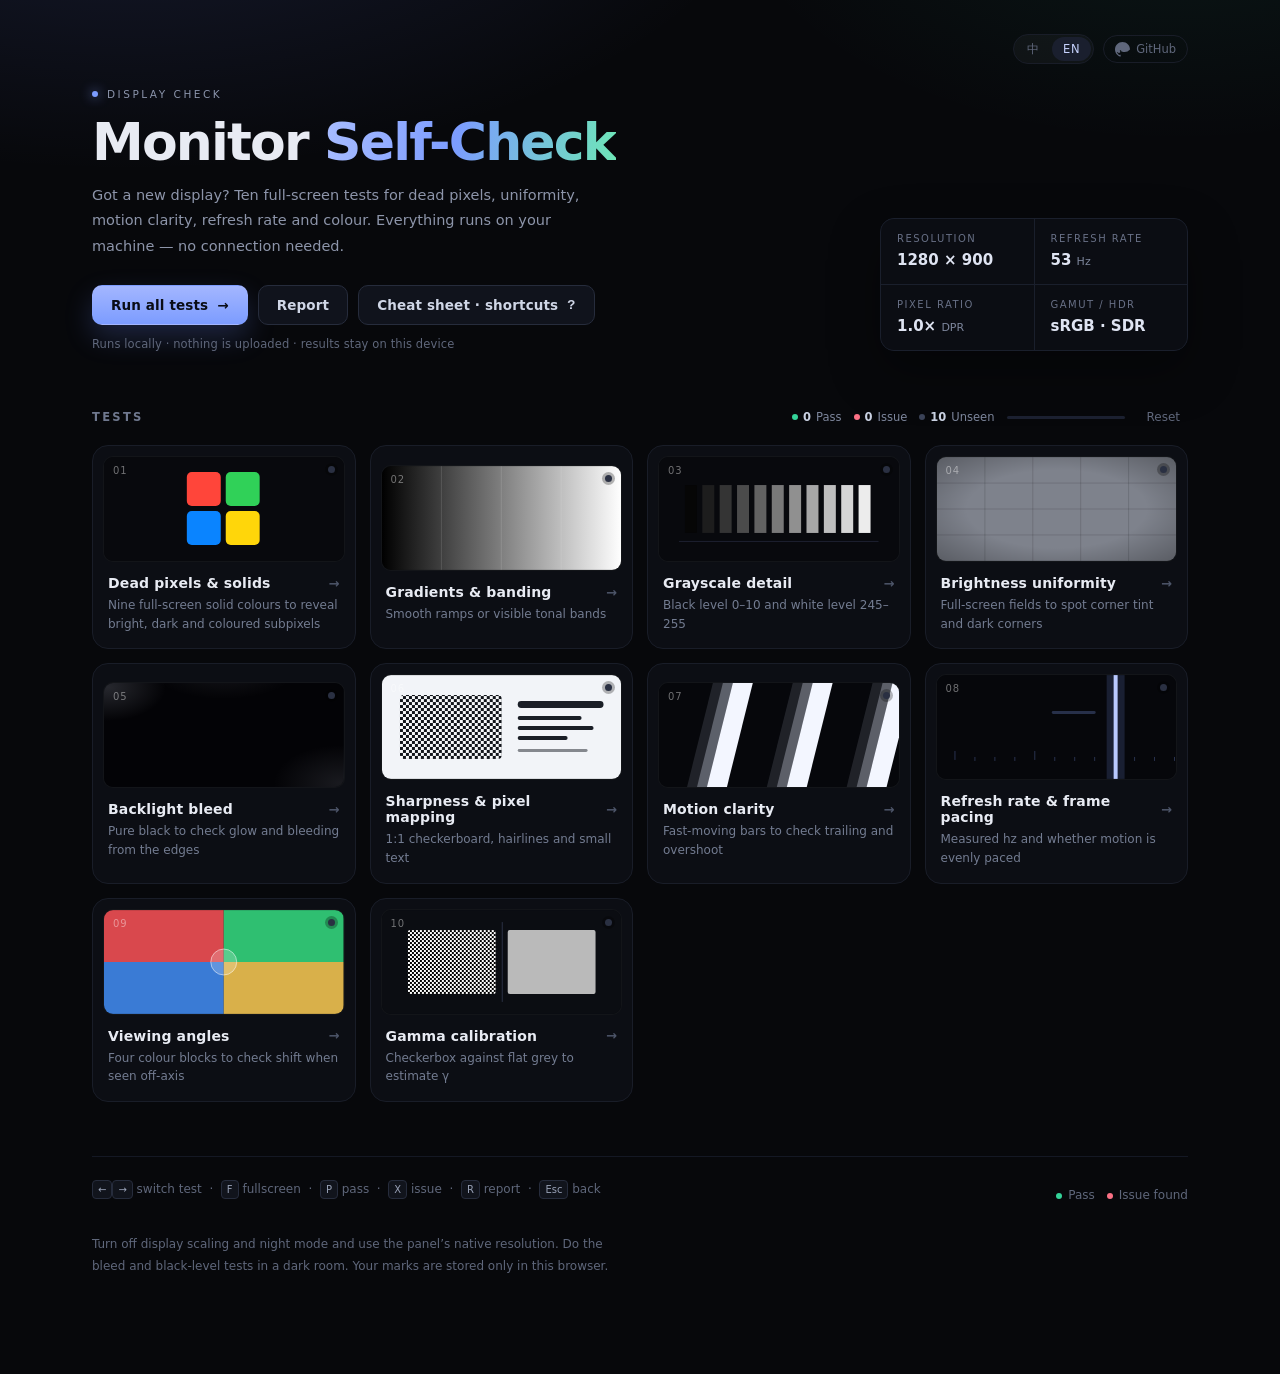
==== commit c664487e: "Harden note rendering, backup import and response headers User notes were interpolated raw into the " ====
--- a/site/index.html
+++ b/site/index.html
@@ -1759,6 +1759,10 @@
     if (cls) node.className = cls;
     return node;
   };
+  // 备注是用户输入（还可能来自别人发来的备份 JSON），拼进 innerHTML 前必须转义
+  const esc = (text) => String(text).replace(/[&<>"']/g, (c) => ({
+    '&': '&amp;', '<': '&lt;', '>': '&gt;', '"': '&quot;', "'": '&#39;'
+  })[c]);
 
   const stage = $('#stage');
   const layer = $('#layer');
@@ -2404,7 +2408,10 @@
     let out = STRINGS[lang] ? STRINGS[lang][key] : undefined;
     if (out === undefined) out = STRINGS[FALLBACK_LANG][key];
     if (out === undefined) {
-      MISSING.add(key);
+      if (!MISSING.has(key)) {
+        MISSING.add(key);
+        console.warn('[i18n] untranslated key:', key);
+      }
       return '???';
     }
     if (params) {
@@ -3024,7 +3031,8 @@
     stage.tabIndex = -1;
     stage.focus({ preventScroll: true });
     wake();
-    if (!document.fullscreenElement) requestFullscreen(!hasUserGesture());
+    // 无用户手势时不要尝试全屏：浏览器会拒绝并在 Console 留下警告（如直接打开 #pixels 分享链接）
+    if (!document.fullscreenElement && hasUserGesture()) requestFullscreen();
   }
 
   function hasUserGesture() {
@@ -3083,26 +3091,24 @@
     openTest(next);
   }
 
-  function requestFullscreen(silent) {
+  function requestFullscreen() {
     if (document.fullscreenElement) {
       if (document.exitFullscreen) document.exitFullscreen().catch(() => {});
       return;
     }
     if (!document.documentElement.requestFullscreen) {
-      if (!silent) showToast(t('toast.fsUnsupported'));
+      showToast(t('toast.fsUnsupported'));
       return;
     }
     let promise;
     try {
       promise = document.documentElement.requestFullscreen();
     } catch (err) {
-      if (!silent) showToast(t('toast.fsDenied'));
+      showToast(t('toast.fsDenied'));
       return;
     }
     if (promise && promise.catch) {
-      promise.catch(() => {
-        if (!silent) showToast(t('toast.fsDenied'));
-      });
+      promise.catch(() => showToast(t('toast.fsDenied')));
     }
   }
 
@@ -3191,7 +3197,7 @@
             <span class="idx">${String(i + 1).padStart(2, '0')}</span>
             <span class="name">${testName(test.id)}</span>
             <span class="state">${state}</span>
-            ${note ? `<span class="note">✎ ${note}</span>` : ''}
+            ${note ? `<span class="note">✎ ${esc(note)}</span>` : ''}
           </button>`;
       }).join('');
     }
@@ -3314,7 +3320,18 @@
           }
         });
         if (p.notes && typeof p.notes === 'object') {
-          progress.notes = Object.assign(progress.notes || {}, p.notes);
+          const notes = progress.notes || {};
+          let changed = false;
+          tests.forEach((test) => {
+            const value = p.notes[test.id];
+            if (typeof value !== 'string') return;
+            const clean = value.trim().slice(0, 300);
+            if (clean && clean !== notes[test.id]) {
+              notes[test.id] = clean;
+              changed = true;
+            }
+          });
+          if (changed) progress.notes = notes;
         }
         saveProgress();
         renderHome();
@@ -3397,7 +3414,7 @@
   btnNextIcon.addEventListener('click', () => navigate(1));
   btnNext.addEventListener('click', () => navigate(1));
   btnReport.addEventListener('click', openReport);
-  btnFs.addEventListener('click', () => requestFullscreen(false));
+  btnFs.addEventListener('click', () => requestFullscreen());
   $('#btnClose').addEventListener('click', closeTest);
 
   let resetTimer = 0;
@@ -3653,7 +3670,7 @@
         break;
       case 'f':
       case 'F':
-        requestFullscreen(false);
+        requestFullscreen();
         break;
       case 'p':
       case 'P':
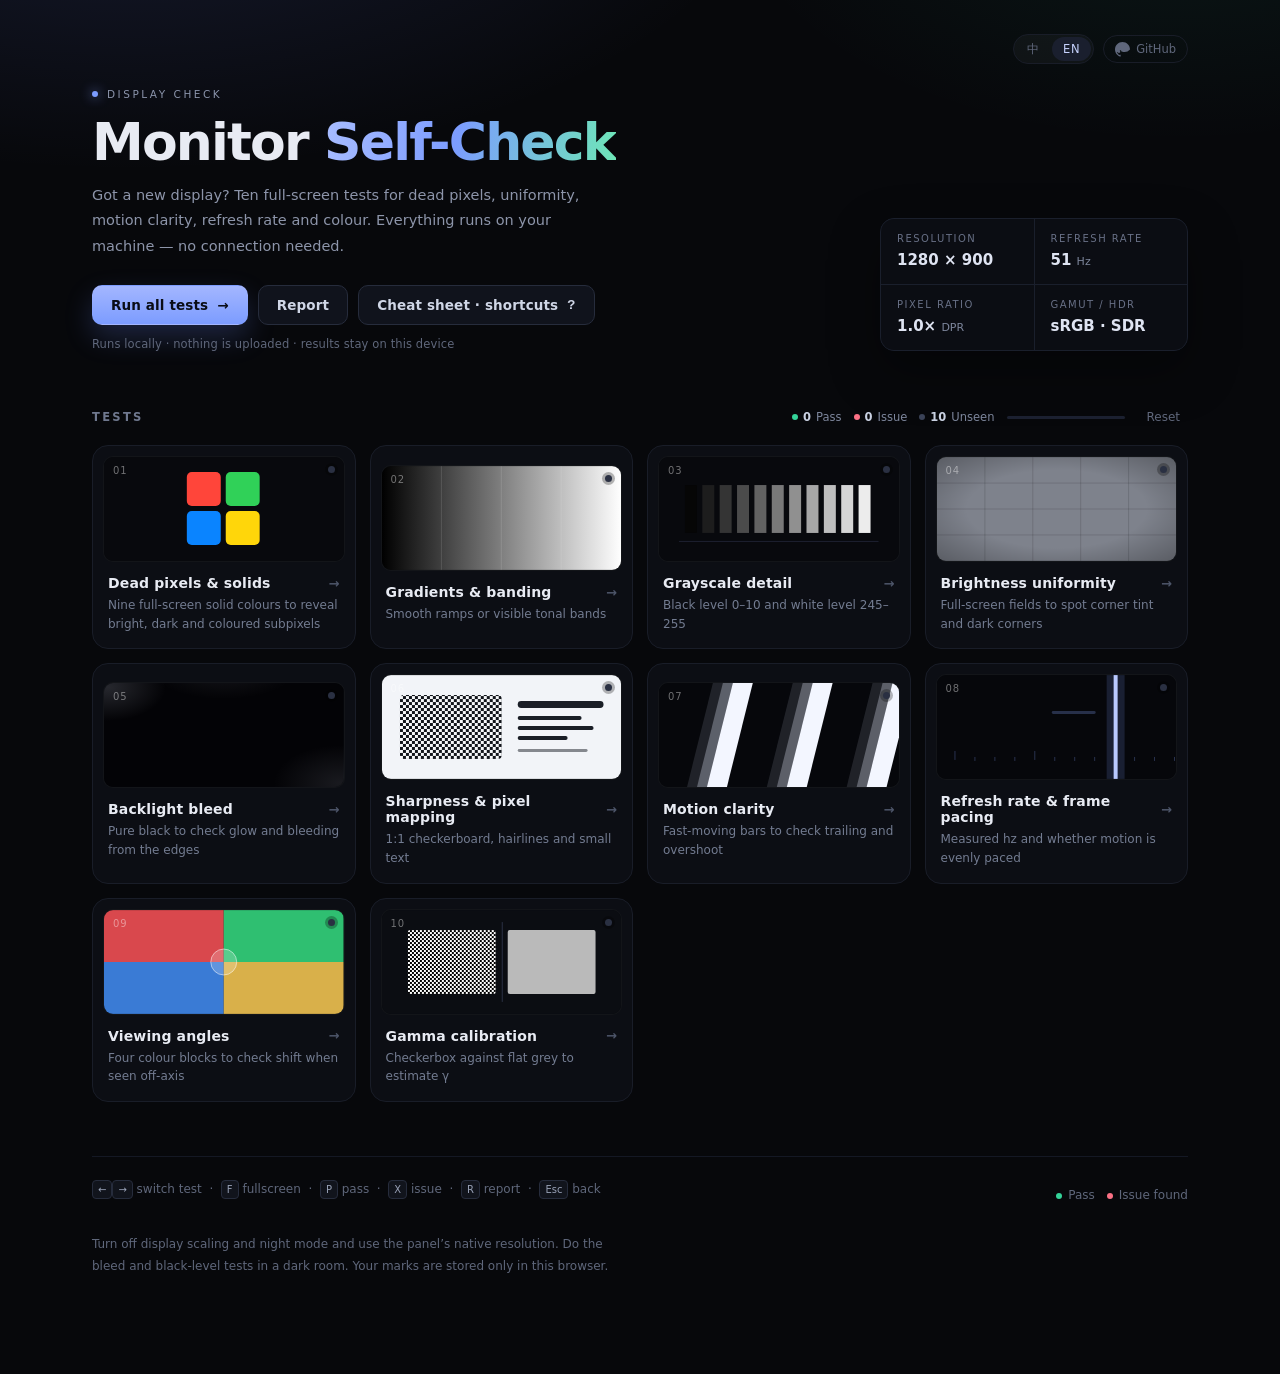
==== commit bef69ba6: "Refresh the docs against the code and mirror the README in English README.md still described a pages" ====
--- a/site/index.html
+++ b/site/index.html
@@ -1547,7 +1547,7 @@
 
 <main class="home" id="home">
   <div class="topbar">
-    <div class="seg" id="langSeg" role="group" aria-label="界面语言"></div>
+    <div class="seg" id="langSeg" role="group" aria-label="界面语言" data-i18n-attr="aria-label:lang.aria"></div>
     <a class="star-link" id="starLink" href="#" target="_blank" rel="noopener noreferrer">
       <svg viewBox="0 0 16 16" width="15" height="15" fill="currentColor" aria-hidden="true"><path d="M8 0C3.58 0 0 3.58 0 8c0 3.54 2.29 6.53 5.47 7.59.4.07.55-.17.55-.38 0-.19-.01-.82-.01-1.49-2.01.37-2.53-.49-2.69-.94-.09-.23-.48-.94-.82-1.13-.46-.25-.78-.6-.01-.62.72-.01 1.23.66 1.4.94.94-.85 1.46-.6 1.53-.46.05-.19.11-.6.11-1.19 0-.66-.23-1.13-.6-1.39-.2-.05-.42-.1.6-.19.38 0 .76.05 1.05.28 0 .19.01.45.01.63 0 .22.15.46.55.38A8.01 8.01 0 0016 8c0-4.42-3.58-8-8-8z"/></svg>
       <span data-i18n="star.link">GitHub</span>
@@ -1578,7 +1578,7 @@
 
     <aside class="readout" aria-label="屏幕信息" data-i18n-attr="aria-label:aria.readout">
       <div class="stat"><div class="k" data-i18n="stat.res">分辨率</div><div class="v" id="statRes">—</div></div>
-      <div class="stat"><div class="k" data-i18n="stat.hz">刷新率</div><div class="v" id="statHz">测量中…</div></div>
+      <div class="stat"><div class="k" data-i18n="stat.hz">刷新率</div><div class="v" id="statHz" data-i18n="stat.measuring">测量中…</div></div>
       <div class="stat"><div class="k" data-i18n="stat.dpr">像素比</div><div class="v" id="statDpr">—</div></div>
       <div class="stat"><div class="k" data-i18n="stat.gamut">色域 / HDR</div><div class="v" id="statGamut">—</div></div>
     </aside>
@@ -1681,7 +1681,7 @@
     <div class="verdict" id="reportVerdict">
       <div class="verdict-icon" id="verdictIcon">✓</div>
       <div class="verdict-copy">
-        <strong id="verdictTitle">还差 10 项未测</strong>
+        <strong id="verdictTitle" data-i18n="verdict.notStarted">还没有开始检测</strong>
         <span id="verdictSub">完成检测后会在这里生成结论。</span>
       </div>
     </div>
